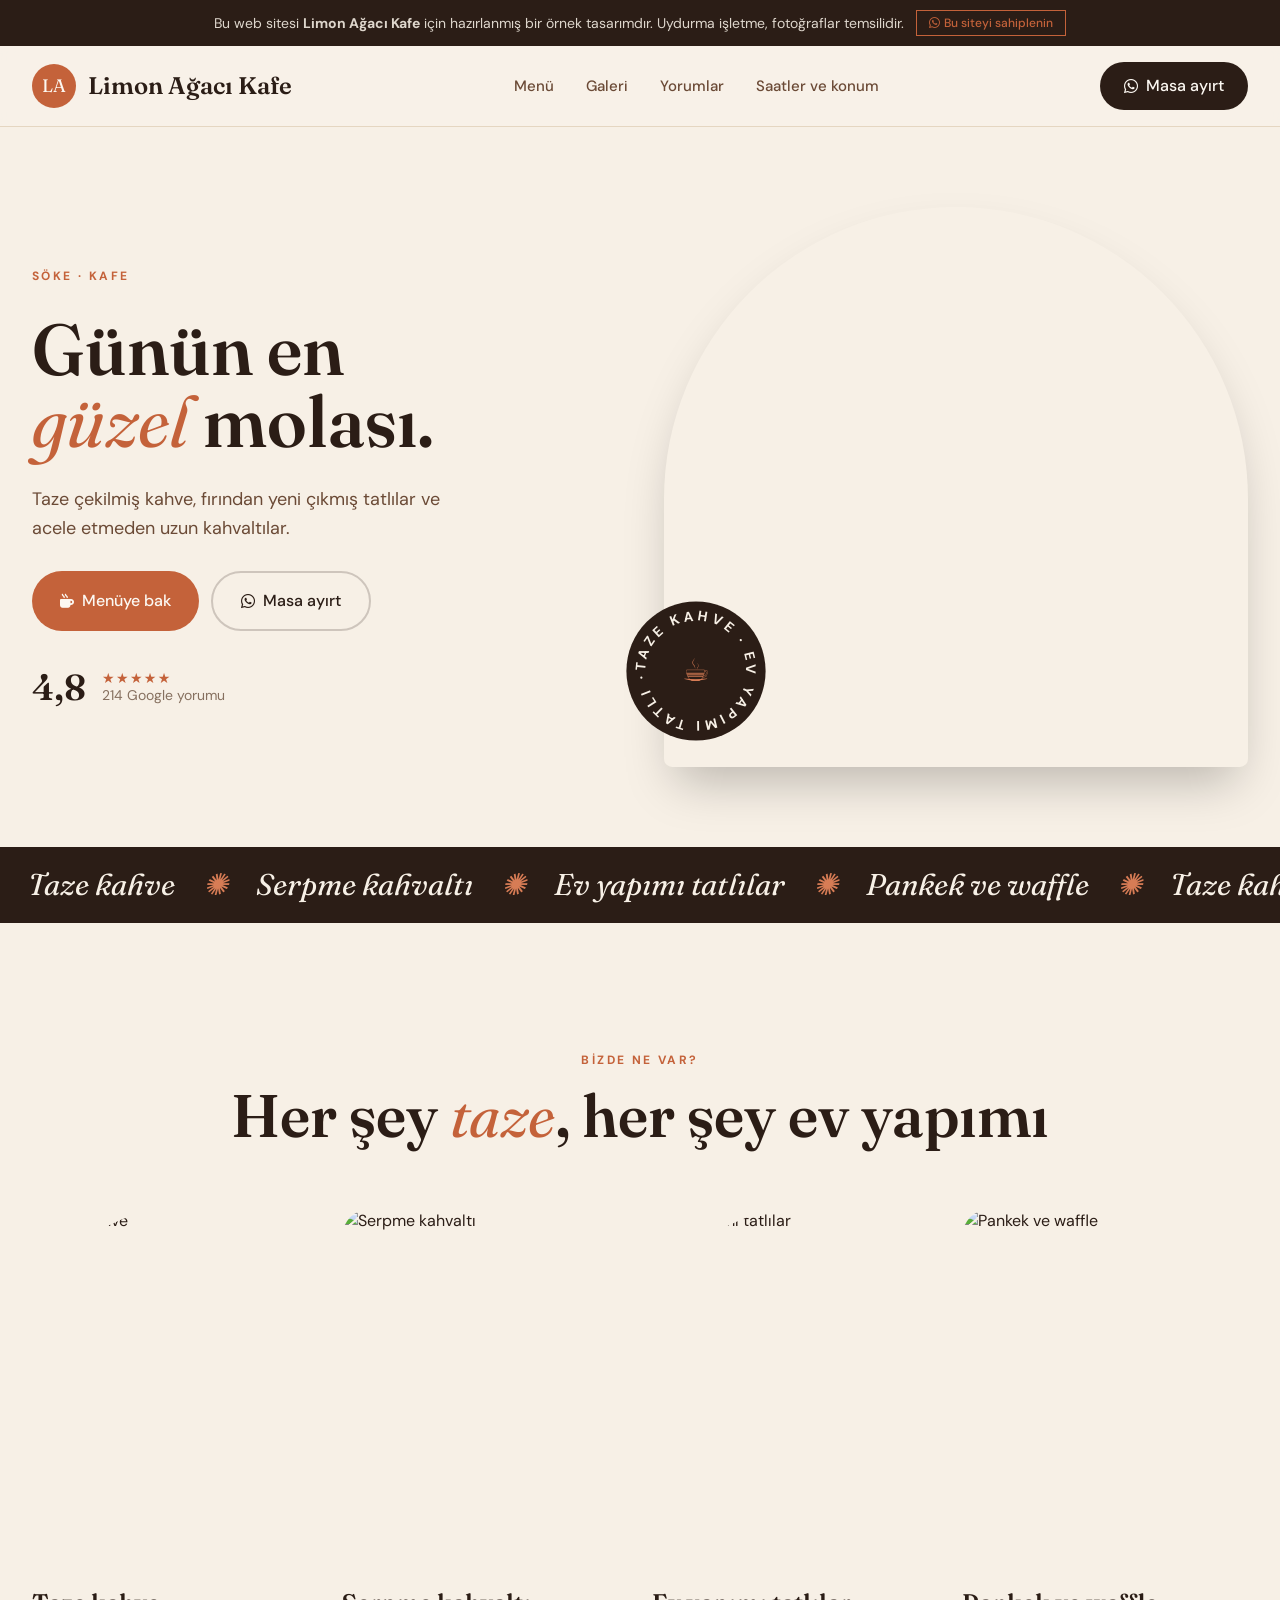
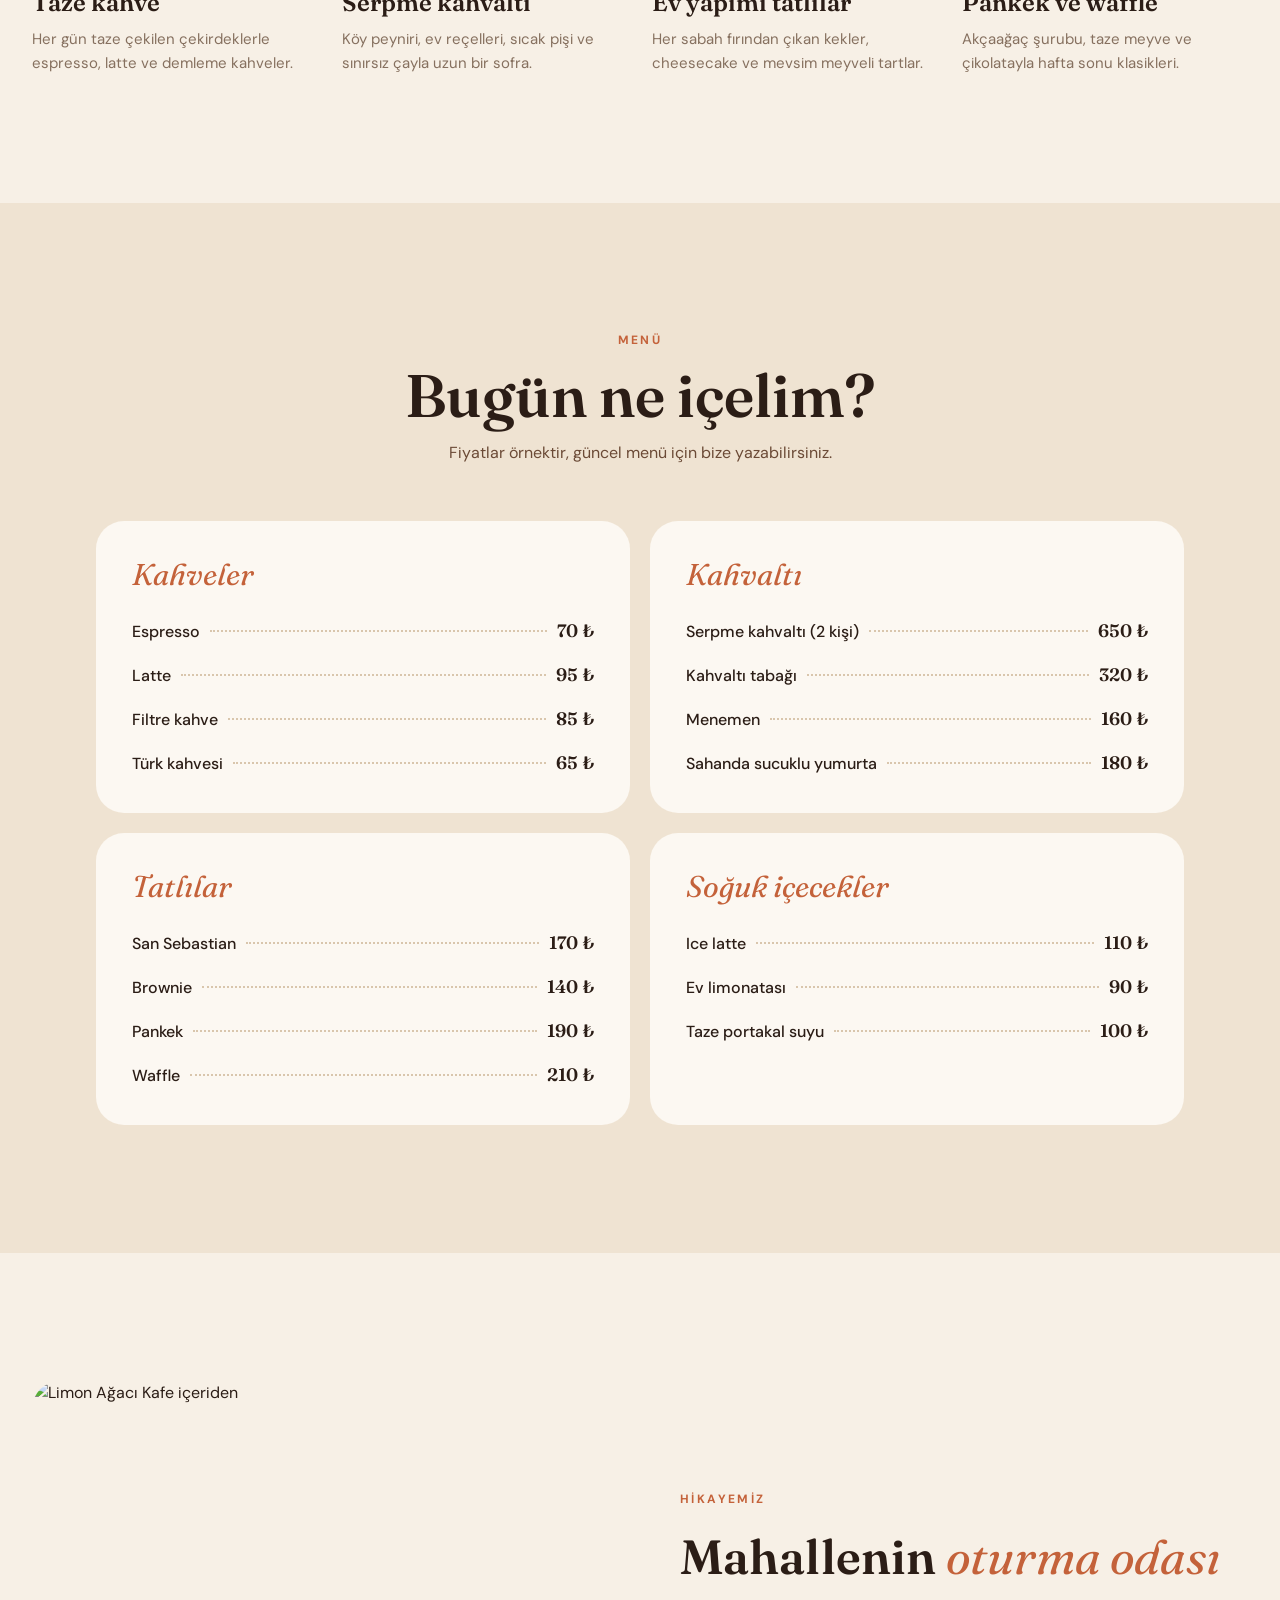
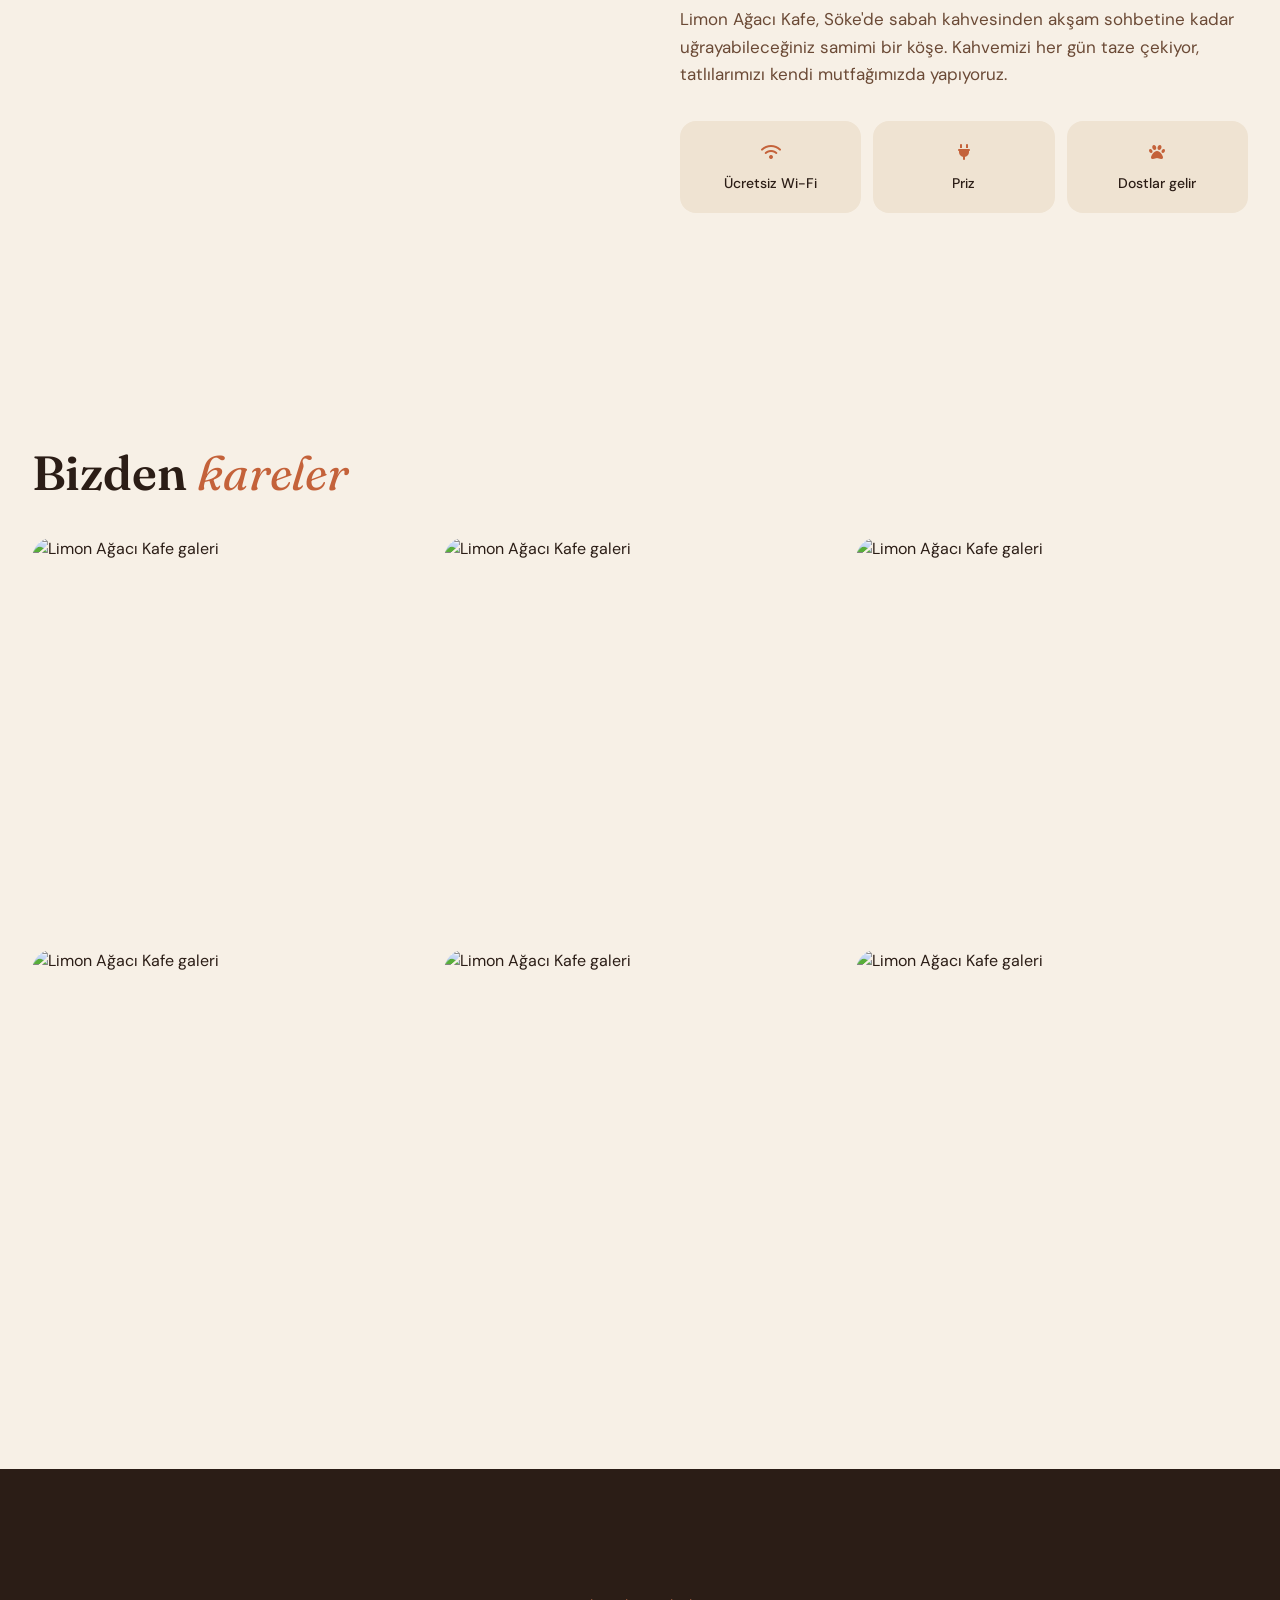
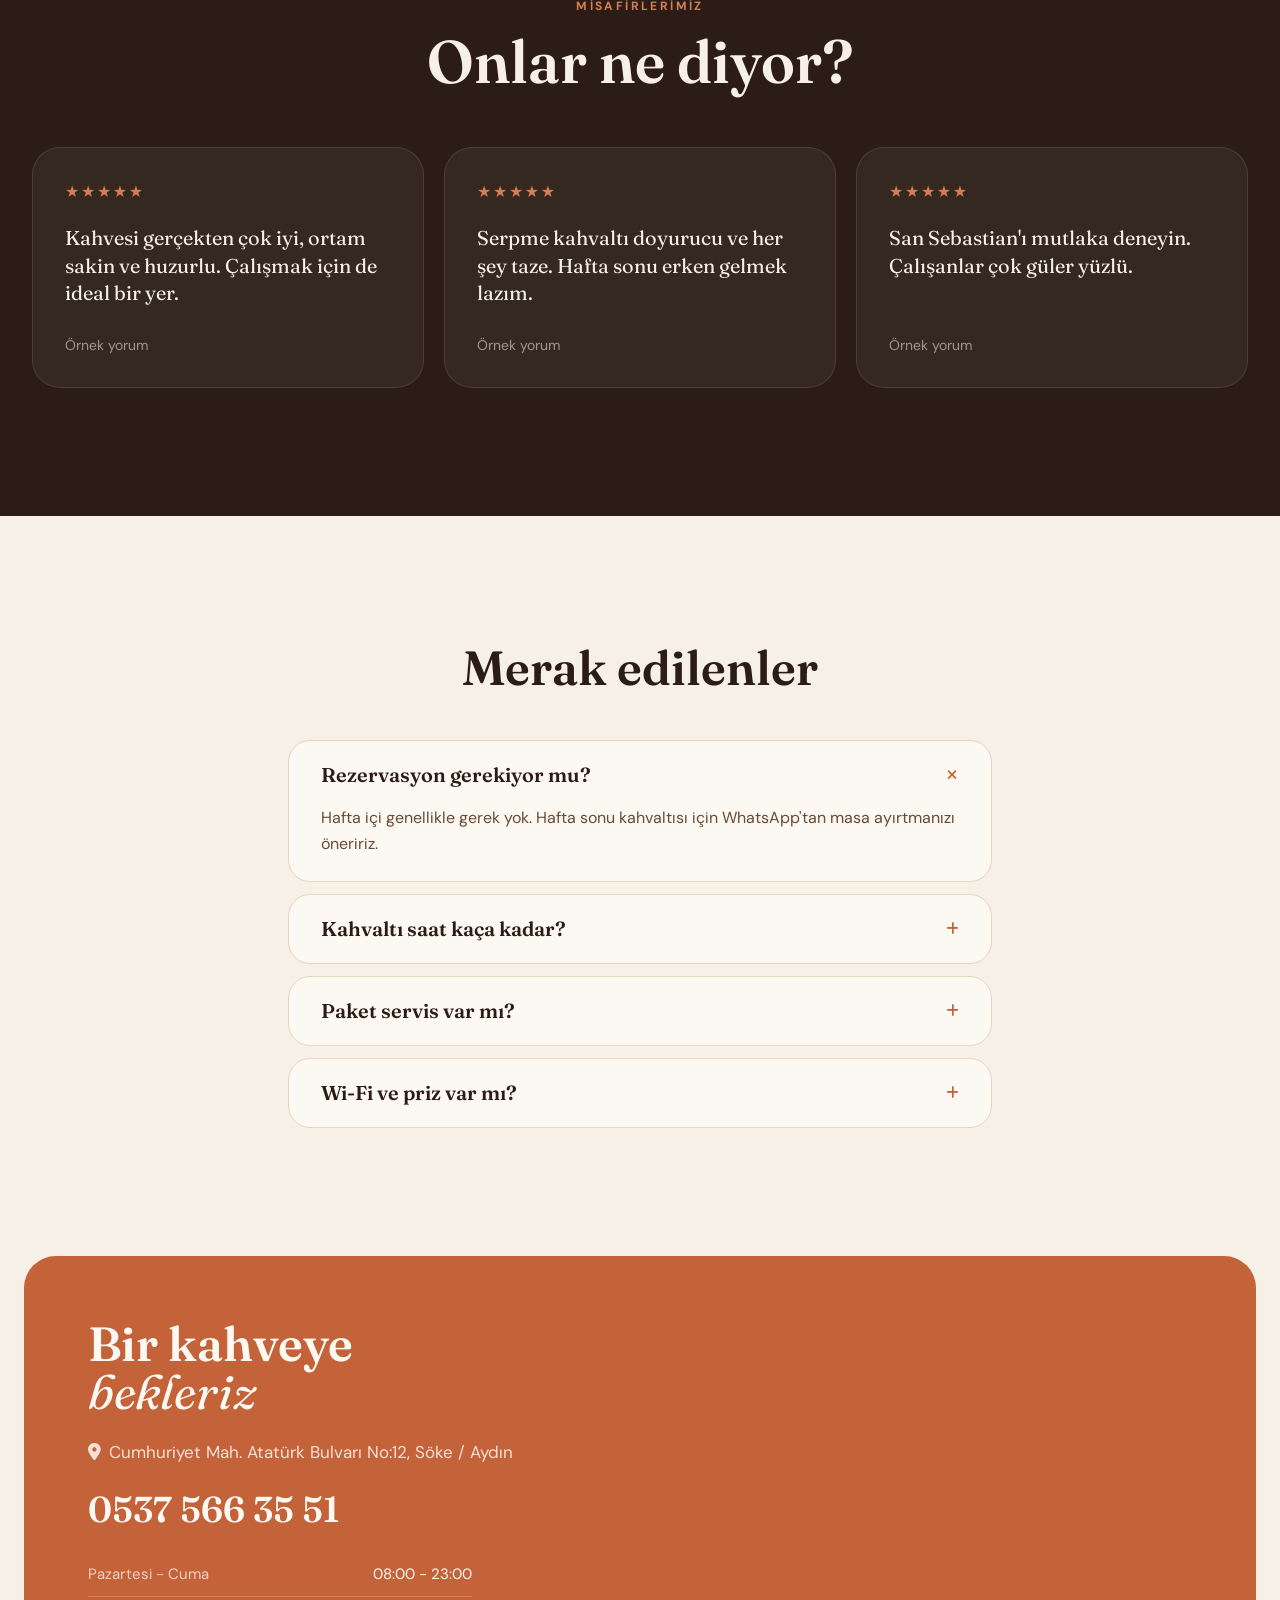
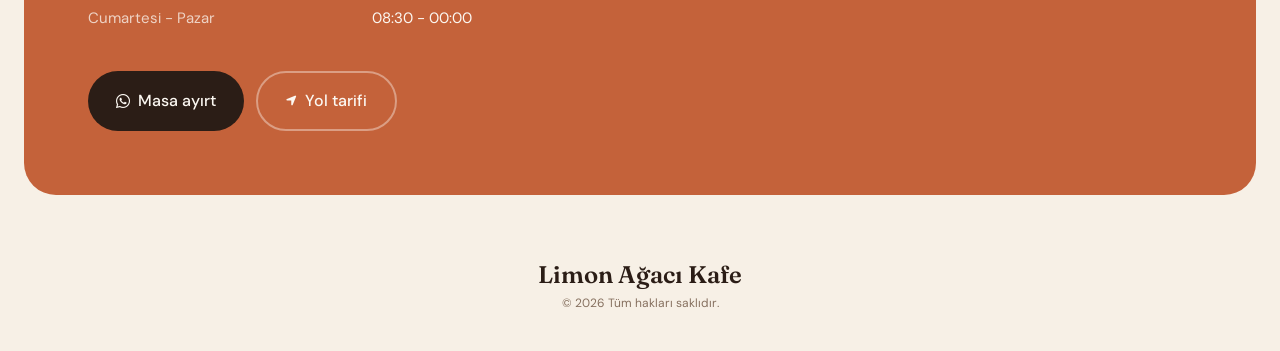
==== onizleme/kafe/index.html @ 872833fd "Pixel Atölye vitrin sayfası Co-Authored-By: Claude Opus 5.5 <noreply@anthropic.com>" ====
<!DOCTYPE html>
<html lang="tr" class="scroll-smooth">
<head>
    <meta charset="UTF-8">
    <meta name="viewport" content="width=device-width, initial-scale=1.0">
    <title>Limon Ağacı Kafe | Kafe</title>
    <meta name="description" content="Limon Ağacı Kafe, Söke. Taze kahve, serpme kahvaltı ve ev yapımı tatlılar. Masa ayırtmak için WhatsApp.">
    <meta property="og:type" content="website">
    <meta property="og:locale" content="tr_TR">
    <meta property="og:title" content="Limon Ağacı Kafe | Kafe, Söke">
    <meta property="og:description" content="Limon Ağacı Kafe, Söke. Taze kahve, serpme kahvaltı ve ev yapımı tatlılar. Masa ayırtmak için WhatsApp.">
    <meta property="og:image" content="https://images.unsplash.com/photo-1445116572660-236099ec97a0?q=80&amp;auto=format&amp;fit=crop&amp;w=1400"><meta name="twitter:card" content="summary_large_image">
    <link rel="icon" href="data:image/svg+xml,%3Csvg%20xmlns%3D%27http%3A//www.w3.org/2000/svg%27%20viewBox%3D%270%200%2064%2064%27%3E%3Crect%20width%3D%2764%27%20height%3D%2764%27%20rx%3D%2732%27%20fill%3D%27%23c4623a%27/%3E%3Ctext%20x%3D%2732%27%20y%3D%2742%27%20font-family%3D%27Georgia%2Cserif%27%20font-size%3D%2728%27%20text-anchor%3D%27middle%27%20fill%3D%27%23fff%27%3ELA%3C/text%3E%3C/svg%3E">
    <script type="application/ld+json">{"@context": "https://schema.org", "@type": "CafeOrCoffeeShop", "address": "Cumhuriyet Mah. Atat\u00fcrk Bulvar\u0131 No:12, S\u00f6ke / Ayd\u0131n", "name": "Limon A\u011fac\u0131 Kafe", "telephone": "0537 566 35 51"}</script>
    <style>*,:after,:before{--tw-border-spacing-x:0;--tw-border-spacing-y:0;--tw-translate-x:0;--tw-translate-y:0;--tw-rotate:0;--tw-skew-x:0;--tw-skew-y:0;--tw-scale-x:1;--tw-scale-y:1;--tw-pan-x: ;--tw-pan-y: ;--tw-pinch-zoom: ;--tw-scroll-snap-strictness:proximity;--tw-gradient-from-position: ;--tw-gradient-via-position: ;--tw-gradient-to-position: ;--tw-ordinal: ;--tw-slashed-zero: ;--tw-numeric-figure: ;--tw-numeric-spacing: ;--tw-numeric-fraction: ;--tw-ring-inset: ;--tw-ring-offset-width:0px;--tw-ring-offset-color:#fff;--tw-ring-color:rgba(59,130,246,.5);--tw-ring-offset-shadow:0 0 #0000;--tw-ring-shadow:0 0 #0000;--tw-shadow:0 0 #0000;--tw-shadow-colored:0 0 #0000;--tw-blur: ;--tw-brightness: ;--tw-contrast: ;--tw-grayscale: ;--tw-hue-rotate: ;--tw-invert: ;--tw-saturate: ;--tw-sepia: ;--tw-drop-shadow: ;--tw-backdrop-blur: ;--tw-backdrop-brightness: ;--tw-backdrop-contrast: ;--tw-backdrop-grayscale: ;--tw-backdrop-hue-rotate: ;--tw-backdrop-invert: ;--tw-backdrop-opacity: ;--tw-backdrop-saturate: ;--tw-backdrop-sepia: ;--tw-contain-size: ;--tw-contain-layout: ;--tw-contain-paint: ;--tw-contain-style: }::backdrop{--tw-border-spacing-x:0;--tw-border-spacing-y:0;--tw-translate-x:0;--tw-translate-y:0;--tw-rotate:0;--tw-skew-x:0;--tw-skew-y:0;--tw-scale-x:1;--tw-scale-y:1;--tw-pan-x: ;--tw-pan-y: ;--tw-pinch-zoom: ;--tw-scroll-snap-strictness:proximity;--tw-gradient-from-position: ;--tw-gradient-via-position: ;--tw-gradient-to-position: ;--tw-ordinal: ;--tw-slashed-zero: ;--tw-numeric-figure: ;--tw-numeric-spacing: ;--tw-numeric-fraction: ;--tw-ring-inset: ;--tw-ring-offset-width:0px;--tw-ring-offset-color:#fff;--tw-ring-color:rgba(59,130,246,.5);--tw-ring-offset-shadow:0 0 #0000;--tw-ring-shadow:0 0 #0000;--tw-shadow:0 0 #0000;--tw-shadow-colored:0 0 #0000;--tw-blur: ;--tw-brightness: ;--tw-contrast: ;--tw-grayscale: ;--tw-hue-rotate: ;--tw-invert: ;--tw-saturate: ;--tw-sepia: ;--tw-drop-shadow: ;--tw-backdrop-blur: ;--tw-backdrop-brightness: ;--tw-backdrop-contrast: ;--tw-backdrop-grayscale: ;--tw-backdrop-hue-rotate: ;--tw-backdrop-invert: ;--tw-backdrop-opacity: ;--tw-backdrop-saturate: ;--tw-backdrop-sepia: ;--tw-contain-size: ;--tw-contain-layout: ;--tw-contain-paint: ;--tw-contain-style: }/*! tailwindcss v3.4.17 | MIT License | https://tailwindcss.com*/*,:after,:before{box-sizing:border-box;border:0 solid #e5e7eb}:after,:before{--tw-content:""}:host,html{line-height:1.5;-webkit-text-size-adjust:100%;-moz-tab-size:4;-o-tab-size:4;tab-size:4;font-family:DM Sans,system-ui,sans-serif;font-feature-settings:normal;font-variation-settings:normal;-webkit-tap-highlight-color:transparent}body{margin:0;line-height:inherit}hr{height:0;color:inherit;border-top-width:1px}abbr:where([title]){-webkit-text-decoration:underline dotted;text-decoration:underline dotted}h1,h2,h3,h4,h5,h6{font-size:inherit;font-weight:inherit}a{color:inherit;text-decoration:inherit}b,strong{font-weight:bolder}code,kbd,pre,samp{font-family:ui-monospace,SFMono-Regular,Menlo,Monaco,Consolas,Liberation Mono,Courier New,monospace;font-feature-settings:normal;font-variation-settings:normal;font-size:1em}small{font-size:80%}sub,sup{font-size:75%;line-height:0;position:relative;vertical-align:baseline}sub{bottom:-.25em}sup{top:-.5em}table{text-indent:0;border-color:inherit;border-collapse:collapse}button,input,optgroup,select,textarea{font-family:inherit;font-feature-settings:inherit;font-variation-settings:inherit;font-size:100%;font-weight:inherit;line-height:inherit;letter-spacing:inherit;color:inherit;margin:0;padding:0}button,select{text-transform:none}button,input:where([type=button]),input:where([type=reset]),input:where([type=submit]){-webkit-appearance:button;background-color:transparent;background-image:none}:-moz-focusring{outline:auto}:-moz-ui-invalid{box-shadow:none}progress{vertical-align:baseline}::-webkit-inner-spin-button,::-webkit-outer-spin-button{height:auto}[type=search]{-webkit-appearance:textfield;outline-offset:-2px}::-webkit-search-decoration{-webkit-appearance:none}::-webkit-file-upload-button{-webkit-appearance:button;font:inherit}summary{display:list-item}blockquote,dd,dl,figure,h1,h2,h3,h4,h5,h6,hr,p,pre{margin:0}fieldset{margin:0}fieldset,legend{padding:0}menu,ol,ul{list-style:none;margin:0;padding:0}dialog{padding:0}textarea{resize:vertical}input::-moz-placeholder,textarea::-moz-placeholder{opacity:1;color:#9ca3af}input::placeholder,textarea::placeholder{opacity:1;color:#9ca3af}[role=button],button{cursor:pointer}:disabled{cursor:default}audio,canvas,embed,iframe,img,object,svg,video{display:block;vertical-align:middle}img,video{max-width:100%;height:auto}[hidden]:where(:not([hidden=until-found])){display:none}.fixed{position:fixed}.absolute{position:absolute}.relative{position:relative}.sticky{position:sticky}.-left-4{left:-1rem}.bottom-6{bottom:1.5rem}.top-0{top:0}.z-40{z-index:40}.z-50{z-index:50}.order-1{order:1}.order-2{order:2}.mx-auto{margin-left:auto;margin-right:auto}.-mt-1{margin-top:-.25rem}.mb-10{margin-bottom:2.5rem}.mb-12{margin-bottom:3rem}.mb-14{margin-bottom:3.5rem}.mb-16{margin-bottom:4rem}.mb-6{margin-bottom:1.5rem}.ml-1{margin-left:.25rem}.mr-2{margin-right:.5rem}.mt-2{margin-top:.5rem}.mt-5{margin-top:1.25rem}.mt-7{margin-top:1.75rem}.block{display:block}.flex{display:flex}.inline-flex{display:inline-flex}.grid{display:grid}.hidden{display:none}.aspect-\[4\/5\]{aspect-ratio:4/5}.aspect-square{aspect-ratio:1/1}.h-10{height:2.5rem}.h-16{height:4rem}.h-28{height:7rem}.h-\[380px\]{height:380px}.h-\[420px\]{height:420px}.h-full{height:100%}.min-h-\[300px\]{min-height:300px}.min-h-\[360px\]{min-height:360px}.w-10{width:2.5rem}.w-28{width:7rem}.w-full{width:100%}.min-w-0{min-width:0}.max-w-3xl{max-width:48rem}.max-w-6xl{max-width:72rem}.max-w-7xl{max-width:80rem}.max-w-lg{max-width:32rem}.max-w-md{max-width:28rem}.max-w-sm{max-width:24rem}.flex-1{flex:1 1 0%}.shrink-0{flex-shrink:0}.transform{transform:translate(var(--tw-translate-x),var(--tw-translate-y)) rotate(var(--tw-rotate)) skewX(var(--tw-skew-x)) skewY(var(--tw-skew-y)) scaleX(var(--tw-scale-x)) scaleY(var(--tw-scale-y))}.grid-cols-2{grid-template-columns:repeat(2,minmax(0,1fr))}.grid-cols-3{grid-template-columns:repeat(3,minmax(0,1fr))}.flex-col{flex-direction:column}.flex-wrap{flex-wrap:wrap}.place-items-center{place-items:center}.items-end{align-items:flex-end}.items-center{align-items:center}.items-baseline{align-items:baseline}.justify-center{justify-content:center}.justify-between{justify-content:space-between}.gap-1{gap:.25rem}.gap-12{gap:3rem}.gap-2{gap:.5rem}.gap-3{gap:.75rem}.gap-4{gap:1rem}.gap-5{gap:1.25rem}.gap-6{gap:1.5rem}.gap-8{gap:2rem}.gap-x-2{-moz-column-gap:.5rem;column-gap:.5rem}.gap-y-1{row-gap:.25rem}.space-y-1>:not([hidden])~:not([hidden]){--tw-space-y-reverse:0;margin-top:calc(.25rem*(1 - var(--tw-space-y-reverse)));margin-bottom:calc(.25rem*var(--tw-space-y-reverse))}.space-y-3>:not([hidden])~:not([hidden]){--tw-space-y-reverse:0;margin-top:calc(.75rem*(1 - var(--tw-space-y-reverse)));margin-bottom:calc(.75rem*var(--tw-space-y-reverse))}.space-y-4>:not([hidden])~:not([hidden]){--tw-space-y-reverse:0;margin-top:calc(1rem*(1 - var(--tw-space-y-reverse)));margin-bottom:calc(1rem*var(--tw-space-y-reverse))}.space-y-6>:not([hidden])~:not([hidden]){--tw-space-y-reverse:0;margin-top:calc(1.5rem*(1 - var(--tw-space-y-reverse)));margin-bottom:calc(1.5rem*var(--tw-space-y-reverse))}.space-y-7>:not([hidden])~:not([hidden]){--tw-space-y-reverse:0;margin-top:calc(1.75rem*(1 - var(--tw-space-y-reverse)));margin-bottom:calc(1.75rem*var(--tw-space-y-reverse))}.divide-y>:not([hidden])~:not([hidden]){--tw-divide-y-reverse:0;border-top-width:calc(1px*(1 - var(--tw-divide-y-reverse)));border-bottom-width:calc(1px*var(--tw-divide-y-reverse))}.divide-white\/20>:not([hidden])~:not([hidden]){border-color:hsla(0,0%,100%,.2)}.overflow-hidden{overflow:hidden}.scroll-smooth{scroll-behavior:smooth}.truncate{overflow:hidden;text-overflow:ellipsis}.truncate,.whitespace-nowrap{white-space:nowrap}.rounded-2xl{border-radius:1rem}.rounded-\[22px\]{border-radius:22px}.rounded-\[28px\]{border-radius:28px}.rounded-\[32px\]{border-radius:32px}.rounded-full{border-radius:9999px}.border{border-width:1px}.border-0{border-width:0}.border-2{border-width:2px}.border-b{border-bottom-width:1px}.border-cizgi{--tw-border-opacity:1;border-color:rgb(229 214 193/var(--tw-border-opacity,1))}.border-espresso\/20{border-color:rgba(43,29,22,.2)}.border-sut\/40{border-color:hsla(36,62%,97%,.4)}.border-white\/10{border-color:hsla(0,0%,100%,.1)}.bg-bej{--tw-bg-opacity:1;background-color:rgb(239 227 210/var(--tw-bg-opacity,1))}.bg-espresso{--tw-bg-opacity:1;background-color:rgb(43 29 22/var(--tw-bg-opacity,1))}.bg-kiremit-500{--tw-bg-opacity:1;background-color:rgb(196 98 58/var(--tw-bg-opacity,1))}.bg-krem{--tw-bg-opacity:1;background-color:rgb(247 240 230/var(--tw-bg-opacity,1))}.bg-krem\/90{background-color:hsla(35,52%,94%,.9)}.bg-sut{--tw-bg-opacity:1;background-color:rgb(252 248 242/var(--tw-bg-opacity,1))}.bg-white\/5{background-color:hsla(0,0%,100%,.05)}.object-cover{-o-object-fit:cover;object-fit:cover}.p-7{padding:1.75rem}.p-8{padding:2rem}.px-3{padding-left:.75rem;padding-right:.75rem}.px-4{padding-left:1rem;padding-right:1rem}.px-6{padding-left:1.5rem;padding-right:1.5rem}.px-7{padding-left:1.75rem;padding-right:1.75rem}.py-1{padding-top:.25rem;padding-bottom:.25rem}.py-10{padding-top:2.5rem;padding-bottom:2.5rem}.py-12{padding-top:3rem;padding-bottom:3rem}.py-16{padding-top:4rem;padding-bottom:4rem}.py-2\.5{padding-top:.625rem;padding-bottom:.625rem}.py-24{padding-top:6rem;padding-bottom:6rem}.py-3{padding-top:.75rem;padding-bottom:.75rem}.py-4{padding-top:1rem;padding-bottom:1rem}.py-5{padding-top:1.25rem;padding-bottom:1.25rem}.pb-24{padding-bottom:6rem}.pb-3{padding-bottom:.75rem}.pb-6{padding-bottom:1.5rem}.pt-2{padding-top:.5rem}.text-center{text-align:center}.font-sans{font-family:DM Sans,system-ui,sans-serif}.font-serif{font-family:Fraunces,Georgia,serif}.text-2xl{font-size:1.5rem;line-height:2rem}.text-3xl{font-size:1.875rem;line-height:2.25rem}.text-4xl{font-size:2.25rem;line-height:2.5rem}.text-5xl{font-size:3rem;line-height:1}.text-\[15px\]{font-size:15px}.text-\[17px\]{font-size:17px}.text-\[3\.3rem\]{font-size:3.3rem}.text-lg{font-size:1.125rem;line-height:1.75rem}.text-sm{font-size:.875rem;line-height:1.25rem}.text-xl{font-size:1.25rem;line-height:1.75rem}.text-xs{font-size:.75rem;line-height:1rem}.font-medium{font-weight:500}.font-normal{font-weight:400}.font-semibold{font-weight:600}.uppercase{text-transform:uppercase}.italic{font-style:italic}.leading-\[\.98\]{line-height:.98}.leading-\[1\.05\]{line-height:1.05}.leading-none{line-height:1}.leading-relaxed{line-height:1.625}.leading-snug{line-height:1.375}.leading-tight{line-height:1.25}.tracking-widest{letter-spacing:.1em}.text-espresso{--tw-text-opacity:1;color:rgb(43 29 22/var(--tw-text-opacity,1))}.text-kahve{--tw-text-opacity:1;color:rgb(107 74 54/var(--tw-text-opacity,1))}.text-kiremit-400{--tw-text-opacity:1;color:rgb(215 124 85/var(--tw-text-opacity,1))}.text-kiremit-500{--tw-text-opacity:1;color:rgb(196 98 58/var(--tw-text-opacity,1))}.text-krem{--tw-text-opacity:1;color:rgb(247 240 230/var(--tw-text-opacity,1))}.text-krem\/55{color:hsla(35,52%,94%,.55)}.text-muted{--tw-text-opacity:1;color:rgb(134 112 95/var(--tw-text-opacity,1))}.text-sut{--tw-text-opacity:1;color:rgb(252 248 242/var(--tw-text-opacity,1))}.text-sut\/75{color:hsla(36,62%,97%,.75)}.text-sut\/85{color:hsla(36,62%,97%,.85)}.antialiased{-webkit-font-smoothing:antialiased;-moz-osx-font-smoothing:grayscale}.shadow-2xl{--tw-shadow:0 25px 50px -12px rgba(0,0,0,.25);--tw-shadow-colored:0 25px 50px -12px var(--tw-shadow-color);box-shadow:var(--tw-ring-offset-shadow,0 0 #0000),var(--tw-ring-shadow,0 0 #0000),var(--tw-shadow)}.outline{outline-style:solid}.sepia-\[\.25\]{--tw-sepia:sepia(.25)}.filter,.sepia-\[\.25\]{filter:var(--tw-blur) var(--tw-brightness) var(--tw-contrast) var(--tw-grayscale) var(--tw-hue-rotate) var(--tw-invert) var(--tw-saturate) var(--tw-sepia) var(--tw-drop-shadow)}.backdrop-blur{--tw-backdrop-blur:blur(8px);-webkit-backdrop-filter:var(--tw-backdrop-blur) var(--tw-backdrop-brightness) var(--tw-backdrop-contrast) var(--tw-backdrop-grayscale) var(--tw-backdrop-hue-rotate) var(--tw-backdrop-invert) var(--tw-backdrop-opacity) var(--tw-backdrop-saturate) var(--tw-backdrop-sepia);backdrop-filter:var(--tw-backdrop-blur) var(--tw-backdrop-brightness) var(--tw-backdrop-contrast) var(--tw-backdrop-grayscale) var(--tw-backdrop-hue-rotate) var(--tw-backdrop-invert) var(--tw-backdrop-opacity) var(--tw-backdrop-saturate) var(--tw-backdrop-sepia)}.transition{transition-property:color,background-color,border-color,text-decoration-color,fill,stroke,opacity,box-shadow,transform,filter,-webkit-backdrop-filter;transition-property:color,background-color,border-color,text-decoration-color,fill,stroke,opacity,box-shadow,transform,filter,backdrop-filter;transition-property:color,background-color,border-color,text-decoration-color,fill,stroke,opacity,box-shadow,transform,filter,backdrop-filter,-webkit-backdrop-filter;transition-timing-function:cubic-bezier(.4,0,.2,1);transition-duration:.15s}.duration-700{transition-duration:.7s}.duration-\[1200ms\]{transition-duration:1.2s}.ease-out{transition-timing-function:cubic-bezier(0,0,.2,1)}.hover\:border-espresso:hover{--tw-border-opacity:1;border-color:rgb(43 29 22/var(--tw-border-opacity,1))}.hover\:border-sut:hover{--tw-border-opacity:1;border-color:rgb(252 248 242/var(--tw-border-opacity,1))}.hover\:bg-black:hover{--tw-bg-opacity:1;background-color:rgb(0 0 0/var(--tw-bg-opacity,1))}.hover\:bg-kiremit-500:hover{--tw-bg-opacity:1;background-color:rgb(196 98 58/var(--tw-bg-opacity,1))}.hover\:bg-kiremit-600:hover{--tw-bg-opacity:1;background-color:rgb(167 78 43/var(--tw-bg-opacity,1))}.hover\:text-kiremit-500:hover{--tw-text-opacity:1;color:rgb(196 98 58/var(--tw-text-opacity,1))}.hover\:opacity-80:hover{opacity:.8}.group:hover .group-hover\:scale-105{--tw-scale-x:1.05;--tw-scale-y:1.05;transform:translate(var(--tw-translate-x),var(--tw-translate-y)) rotate(var(--tw-rotate)) skewX(var(--tw-skew-x)) skewY(var(--tw-skew-y)) scaleX(var(--tw-scale-x)) scaleY(var(--tw-scale-y))}@media (min-width:640px){.sm\:-left-10{left:-2.5rem}.sm\:h-11{height:2.75rem}.sm\:h-20{height:5rem}.sm\:h-36{height:9rem}.sm\:h-\[540px\]{height:540px}.sm\:h-\[560px\]{height:560px}.sm\:w-11{width:2.75rem}.sm\:w-36{width:9rem}.sm\:gap-5{gap:1.25rem}.sm\:gap-6{gap:1.5rem}.sm\:p-9{padding:2.25rem}.sm\:px-10{padding-left:2.5rem;padding-right:2.5rem}.sm\:px-6{padding-left:1.5rem;padding-right:1.5rem}.sm\:px-8{padding-left:2rem;padding-right:2rem}.sm\:py-20{padding-top:5rem;padding-bottom:5rem}.sm\:py-32{padding-top:8rem}.sm\:pb-32,.sm\:py-32{padding-bottom:8rem}.sm\:pb-6{padding-bottom:1.5rem}.sm\:text-2xl{font-size:1.5rem;line-height:2rem}.sm\:text-3xl{font-size:1.875rem;line-height:2.25rem}.sm\:text-4xl{font-size:2.25rem;line-height:2.5rem}.sm\:text-6xl{font-size:3.75rem;line-height:1}.sm\:text-7xl{font-size:4.5rem;line-height:1}.sm\:text-\[15px\]{font-size:15px}.sm\:text-sm{font-size:.875rem;line-height:1.25rem}}@media (min-width:768px){.md\:inline-flex{display:inline-flex}.md\:grid-cols-2{grid-template-columns:repeat(2,minmax(0,1fr))}.md\:grid-cols-3{grid-template-columns:repeat(3,minmax(0,1fr))}.md\:gap-20{gap:5rem}.md\:px-16{padding-left:4rem;padding-right:4rem}}@media (min-width:1024px){.lg\:order-1{order:1}.lg\:order-2{order:2}.lg\:flex{display:flex}.lg\:grid-cols-2{grid-template-columns:repeat(2,minmax(0,1fr))}.lg\:grid-cols-4{grid-template-columns:repeat(4,minmax(0,1fr))}}</style>
    
    <link rel="preconnect" href="https://fonts.googleapis.com">
    <link href="https://fonts.googleapis.com/css2?family=Fraunces:ital,opsz,wght@0,9..144,400;0,9..144,600;0,9..144,700;1,9..144,400;1,9..144,600&family=DM+Sans:wght@400;500;700&display=swap" rel="stylesheet">
    <link href="https://cdnjs.cloudflare.com/ajax/libs/font-awesome/6.4.0/css/all.min.css" rel="stylesheet">
    <style>
        :root {
            --accent: #c4623a; --accent-ink: #fcf8f2;
            --banner-bg: #2b1d16; --banner-fg: rgba(247,240,230,.88);
            --cubuk-bg: #fcf8f2; --cubuk-fg: #2b1d16; --cubuk-cizgi: #c4623a; --cubuk-radius: 999px;
        }
        .eyebrow { letter-spacing: .2em; text-transform: uppercase; font-size: 12px; font-weight: 700; }
        .noktali { flex: 1; border-bottom: 2px dotted #d9c6ad; margin: 0 10px; transform: translateY(-5px); }
        .kemer { border-radius: 999px 999px 28px 28px; }
        .damga { animation: don 24s linear infinite; }
        @keyframes don { to { transform: rotate(360deg); } }
        @media (prefers-reduced-motion: reduce) { .damga { animation: none; } }
    </style>
    <script>document.documentElement.classList.add('js')</script>
<style>
    html { scroll-padding-top: 88px; }
    html, body { overflow-x: clip; }
    .js [data-reveal] { opacity: 0; transform: translateY(28px); transition: opacity .9s cubic-bezier(.2,.7,.2,1), transform .9s cubic-bezier(.2,.7,.2,1); transition-delay: var(--d, 0s); }
    .js [data-reveal].in { opacity: 1; transform: none; }
    .seritte { display: flex; width: max-content; animation: serit 38s linear infinite; }
    @keyframes serit { to { transform: translateX(-50%); } }
    .ken { animation: ken 22s ease-out both; }
    @keyframes ken { from { transform: scale(1.12); } to { transform: scale(1); } }
    .os { position: relative; overflow: hidden; --p: 50%; user-select: none; }
    .os > div { position: absolute; inset: 0; }
    .os img { display: block; width: 100%; height: 100%; object-fit: cover; }
    .os .once { position: absolute; inset: 0; clip-path: inset(0 calc(100% - var(--p)) 0 0); }
    .os.suzgec .once img { filter: saturate(.35) brightness(.88) contrast(.85); }
    .os.suzgec .sonra img { filter: saturate(1.2) contrast(1.06); }
    .os .cizgi { position: absolute; top: 0; bottom: 0; left: var(--p); width: 2px; margin-left: -1px; background: #fff; pointer-events: none; }
    .os .tutamac { position: absolute; top: 50%; left: var(--p); width: 48px; height: 48px; margin: -24px 0 0 -24px; border-radius: 999px; background: #fff; color: #111; display: grid; place-items: center; box-shadow: 0 6px 24px rgba(0,0,0,.25); pointer-events: none; font-size: 13px; }
    .os input { position: absolute; inset: 0; width: 100%; height: 100%; opacity: 0; cursor: ew-resize; margin: 0; }
    .os .etiket { position: absolute; bottom: 14px; font-size: 11px; letter-spacing: .18em; text-transform: uppercase; background: rgba(0,0,0,.55); color: #fff; padding: 6px 10px; pointer-events: none; }
    .sihirbaz, .sihirbaz > * { min-width: 0; }
    .sihirbaz { background: var(--r-kart); color: var(--r-fg); border-radius: var(--r-radius, 0); padding: clamp(20px, 4vw, 40px); display: grid; gap: 26px; border: 1px solid var(--r-cizgi); }
    .sihirbaz .adim-baslik { display: flex; align-items: center; gap: 10px; font-weight: 600; margin-bottom: 12px; }
    .sihirbaz .adim-baslik span { width: 26px; height: 26px; border-radius: 99px; display: grid; place-items: center; font-size: 12px; background: var(--accent); color: var(--accent-ink); }
    .sihirbaz .cipler { display: flex; flex-wrap: wrap; gap: 8px; }
    .sihirbaz .gunler { flex-wrap: nowrap; overflow-x: auto; padding-bottom: 6px; scrollbar-width: thin; }
    .sihirbaz .cip { border: 1px solid var(--r-cizgi); background: var(--r-cip); color: inherit; border-radius: var(--r-cip-radius, 999px); padding: 9px 15px; font: inherit; font-size: 14px; cursor: pointer; transition: all .2s; white-space: nowrap; }
    .sihirbaz .gunler .cip { display: grid; text-align: center; min-width: 64px; padding: 8px 10px; line-height: 1.25; }
    .sihirbaz .gunler .cip small { font-size: 11px; opacity: .7; }
    .sihirbaz .cip:hover:not(:disabled) { border-color: var(--accent); }
    .sihirbaz .cip[aria-pressed="true"] { background: var(--accent); color: var(--accent-ink); border-color: var(--accent); }
    .sihirbaz .cip:disabled { opacity: .35; cursor: not-allowed; text-decoration: line-through; }
    .sihirbaz .ad-kutusu { width: 100%; max-width: 420px; background: var(--r-cip); color: inherit; border: 1px solid var(--r-cizgi); border-radius: var(--r-cip-radius, 999px); padding: 12px 16px; font: inherit; }
    .sihirbaz .ad-kutusu:focus { outline: 2px solid var(--accent); outline-offset: 1px; }
    .sihirbaz .ozet { font-size: 14px; line-height: 1.6; padding: 14px 16px; border-radius: calc(var(--r-radius, 0px) / 2); background: var(--r-cip); border: 1px dashed var(--r-cizgi); opacity: .9; }
    .sihirbaz .gonder { display: inline-flex; align-items: center; justify-content: center; gap: 10px; background: var(--accent); color: var(--accent-ink); font-weight: 600; padding: 16px 24px; border-radius: var(--r-cip-radius, 999px); transition: opacity .2s, transform .2s; }
    .sihirbaz .gonder[aria-disabled="true"] { opacity: .45; pointer-events: none; }
    .sihirbaz .gonder:hover { transform: translateY(-2px); }
    .sihirbaz .dipnot { font-size: 12px; opacity: .6; margin-top: -14px; }
    details > summary { list-style: none; cursor: pointer; }
    details > summary::-webkit-details-marker { display: none; }
    details .arti { transition: transform .3s; }
    details[open] .arti { transform: rotate(45deg); }
    #kutu { position: fixed; inset: 0; z-index: 70; background: rgba(0,0,0,.9); display: none; align-items: center; justify-content: center; padding: 16px; }
    #kutu.acik { display: flex; }
    #kutu img { max-width: 100%; max-height: 90vh; object-fit: contain; }
    #kutu button { position: absolute; top: 14px; right: 18px; color: #fff; font-size: 30px; line-height: 1; background: none; border: 0; cursor: pointer; }
    .mobil-cubuk { position: fixed; left: 0; right: 0; bottom: 0; z-index: 60; display: flex; gap: 8px; padding: 10px 12px calc(10px + env(safe-area-inset-bottom)); background: var(--cubuk-bg); box-shadow: 0 -8px 30px rgba(0,0,0,.15); }
    .mobil-cubuk a { flex: 1; display: inline-flex; align-items: center; justify-content: center; gap: 8px; padding: 13px 10px; font-weight: 600; font-size: 14px; border-radius: var(--cubuk-radius, 0); }
    .mobil-cubuk .wa { background: var(--accent); color: var(--accent-ink); }
    .mobil-cubuk .ara { border: 1px solid var(--cubuk-cizgi); color: var(--cubuk-fg); }
    @media (min-width: 768px) { .mobil-cubuk { display: none; } }
    @media (max-width: 767px) { body.cubuklu { padding-bottom: 76px; } }
    @media (prefers-reduced-motion: reduce) {
        .js [data-reveal] { opacity: 1; transform: none; transition: none; }
        .seritte, .ken { animation: none; }
    }
</style>
</head>
<body class="bg-krem text-espresso font-sans antialiased cubuklu">

    
<div style="background: var(--banner-bg); color: var(--banner-fg);" class="text-xs sm:text-sm py-2.5 px-4 text-center relative z-50 flex flex-wrap items-center justify-center gap-x-2 gap-y-1">
    <span>Bu web sitesi <strong>Limon Ağacı Kafe</strong> için hazırlanmış bir örnek tasarımdır. Uydurma işletme, fotoğraflar temsilidir.</span>
    <a href="https://wa.me/905375663551?text=Merhaba%2C%20Limon%20A%C4%9Fac%C4%B1%20Kafe%20i%C3%A7in%20haz%C4%B1rlanan%20%C3%B6rnek%20site%20hakk%C4%B1nda%20g%C3%B6r%C3%BC%C5%9Fmek%20istiyorum." target="_blank" rel="noopener" style="border-color: var(--accent); color: var(--accent);" class="ml-1 border font-medium px-3 py-1 text-xs inline-flex items-center gap-1 hover:opacity-80 transition">
        <i class="fab fa-whatsapp"></i> Bu siteyi sahiplenin
    </a>
</div>


    <header class="bg-krem/90 backdrop-blur sticky top-0 z-40 border-b border-cizgi">
        <div class="max-w-7xl mx-auto px-4 sm:px-8 h-16 sm:h-20 flex items-center justify-between gap-4">
            <a href="#" class="flex items-center gap-3 min-w-0"><span class="shrink-0 w-10 h-10 sm:w-11 sm:h-11 rounded-full bg-kiremit-500 text-sut grid place-items-center font-serif text-lg">LA</span><span class="font-serif text-xl sm:text-2xl font-semibold truncate">Limon Ağacı Kafe</span></a>
            <nav class="hidden lg:flex items-center gap-8 text-[15px] font-medium text-kahve">
                <a href="#menu" class="hover:text-kiremit-500 transition">Menü</a>
                <a href="#galeri" class="hover:text-kiremit-500 transition">Galeri</a>
                <a href="#yorumlar" class="hover:text-kiremit-500 transition">Yorumlar</a>
                <a href="#iletisim" class="hover:text-kiremit-500 transition">Saatler ve konum</a>
            </nav>
            
            <a href="https://wa.me/905375663551?text=Merhaba%2C%20masa%20ay%C4%B1rtmak%20istiyorum." target="_blank" rel="noopener" class="hidden md:inline-flex shrink-0 bg-espresso hover:bg-kiremit-500 text-sut font-medium px-6 py-3 rounded-full transition items-center gap-2"><i class="fab fa-whatsapp"></i> Masa ayırt</a>
            
        </div>
    </header>

    <!-- Hero -->
    <section class="relative overflow-hidden">
        <div class="max-w-7xl mx-auto px-4 sm:px-8 grid lg:grid-cols-2 gap-12 items-center py-12 sm:py-20">
            <div class="space-y-7 order-2 lg:order-1">
                <p class="eyebrow text-kiremit-500" data-reveal>Söke · Kafe</p>
                <h1 class="font-serif font-semibold text-[3.3rem] sm:text-7xl leading-[.98]" data-reveal style="--d:.1s">
                    Günün en<br><em class="text-kiremit-500 font-normal">güzel</em> molası.
                </h1>
                <p class="text-kahve text-lg leading-relaxed max-w-md" data-reveal style="--d:.2s">Taze çekilmiş kahve, fırından yeni çıkmış tatlılar ve acele etmeden uzun kahvaltılar.</p>
                <div class="flex flex-wrap gap-3" data-reveal style="--d:.3s">
                    <a href="#menu" class="bg-kiremit-500 hover:bg-kiremit-600 text-sut font-medium px-7 py-4 rounded-full transition inline-flex items-center gap-2"><i class="fas fa-mug-hot text-sm"></i> Menüye bak</a>
                    <a href="https://wa.me/905375663551?text=Merhaba%2C%20masa%20ay%C4%B1rtmak%20istiyorum." target="_blank" rel="noopener" class="border-2 border-espresso/20 hover:border-espresso font-medium px-7 py-4 rounded-full transition inline-flex items-center gap-2"><i class="fab fa-whatsapp"></i> Masa ayırt</a>
                </div>
                <div class="flex items-center gap-4 pt-2" data-reveal style="--d:.4s">
                    <span class="font-serif text-4xl font-semibold"><span data-sayac="4.8">4,8</span></span>
                    <span class="text-sm text-muted leading-tight"><span class="text-kiremit-500 tracking-widest">★★★★★</span><br><span data-sayac="214">214</span> Google yorumu</span>
                </div>
            </div>
            <div class="relative order-1 lg:order-2" data-reveal>
                <img src="https://images.unsplash.com/photo-1445116572660-236099ec97a0?q=80&amp;auto=format&amp;fit=crop&amp;w=1400" alt="Limon Ağacı Kafe" fetchpriority="high" class="kemer w-full h-[380px] sm:h-[560px] object-cover shadow-2xl">
                <svg class="damga absolute -left-4 sm:-left-10 bottom-6 w-28 h-28 sm:w-36 sm:h-36" viewBox="0 0 120 120" aria-hidden="true">
                    <circle cx="60" cy="60" r="58" fill="#2b1d16"/>
                    <defs><path id="daire" d="M60,60 m-42,0 a42,42 0 1,1 84,0 a42,42 0 1,1 -84,0"/></defs>
                    <text fill="#f7f0e6" font-size="11.5" letter-spacing="3" font-family="DM Sans, sans-serif" font-weight="700"><textPath href="#daire">TAZE KAHVE · EV YAPIMI TATLI · </textPath></text>
                    <text x="60" y="68" text-anchor="middle" font-size="26" fill="#d77c55">☕</text>
                </svg>
            </div>
        </div>
    </section>

    <!-- Kayan şerit -->
    <div class="bg-espresso text-krem overflow-hidden py-5" aria-hidden="true">
        <div class="seritte font-serif italic text-2xl sm:text-3xl whitespace-nowrap">
            <span class="px-7">Taze kahve</span><span class="text-kiremit-400">✺</span><span class="px-7">Serpme kahvaltı</span><span class="text-kiremit-400">✺</span><span class="px-7">Ev yapımı tatlılar</span><span class="text-kiremit-400">✺</span><span class="px-7">Pankek ve waffle</span><span class="text-kiremit-400">✺</span><span class="px-7">Taze kahve</span><span class="text-kiremit-400">✺</span><span class="px-7">Serpme kahvaltı</span><span class="text-kiremit-400">✺</span><span class="px-7">Ev yapımı tatlılar</span><span class="text-kiremit-400">✺</span><span class="px-7">Pankek ve waffle</span><span class="text-kiremit-400">✺</span><span class="px-7">Taze kahve</span><span class="text-kiremit-400">✺</span><span class="px-7">Serpme kahvaltı</span><span class="text-kiremit-400">✺</span><span class="px-7">Ev yapımı tatlılar</span><span class="text-kiremit-400">✺</span><span class="px-7">Pankek ve waffle</span><span class="text-kiremit-400">✺</span><span class="px-7">Taze kahve</span><span class="text-kiremit-400">✺</span><span class="px-7">Serpme kahvaltı</span><span class="text-kiremit-400">✺</span><span class="px-7">Ev yapımı tatlılar</span><span class="text-kiremit-400">✺</span><span class="px-7">Pankek ve waffle</span><span class="text-kiremit-400">✺</span>
        </div>
    </div>

    <!-- Öne çıkanlar -->
    <section class="py-24 sm:py-32">
        <div class="max-w-7xl mx-auto px-4 sm:px-8">
            <div class="text-center space-y-4 mb-16" data-reveal>
                <p class="eyebrow text-kiremit-500">Bizde ne var?</p>
                <h2 class="font-serif font-semibold text-5xl sm:text-6xl">Her şey <em class="font-normal text-kiremit-500">taze</em>, her şey ev yapımı</h2>
            </div>
            <div class="grid grid-cols-2 lg:grid-cols-4 gap-4 sm:gap-6">
                
                <article class="group" data-reveal style="--d:0.0s">
                    <div class="overflow-hidden kemer">
                        <img src="https://images.unsplash.com/photo-1509042239860-f550ce710b93?q=80&amp;auto=format&amp;fit=crop&amp;w=800" alt="Taze kahve" loading="lazy" class="w-full aspect-[4/5] object-cover group-hover:scale-105 transition duration-[1200ms]">
                    </div>
                    <h3 class="font-serif font-semibold text-xl sm:text-2xl mt-5">Taze kahve</h3>
                    <p class="text-muted text-sm sm:text-[15px] leading-relaxed mt-2">Her gün taze çekilen çekirdeklerle espresso, latte ve demleme kahveler.</p>
                </article>
                
                <article class="group" data-reveal style="--d:0.1s">
                    <div class="overflow-hidden rounded-[28px]">
                        <img src="https://images.unsplash.com/photo-1504754524776-8f4f37790ca0?q=80&amp;auto=format&amp;fit=crop&amp;w=800" alt="Serpme kahvaltı" loading="lazy" class="w-full aspect-[4/5] object-cover group-hover:scale-105 transition duration-[1200ms]">
                    </div>
                    <h3 class="font-serif font-semibold text-xl sm:text-2xl mt-5">Serpme kahvaltı</h3>
                    <p class="text-muted text-sm sm:text-[15px] leading-relaxed mt-2">Köy peyniri, ev reçelleri, sıcak pişi ve sınırsız çayla uzun bir sofra.</p>
                </article>
                
                <article class="group" data-reveal style="--d:0.2s">
                    <div class="overflow-hidden kemer">
                        <img src="https://images.unsplash.com/photo-1486427944299-d1955d23e34d?q=80&amp;auto=format&amp;fit=crop&amp;w=800" alt="Ev yapımı tatlılar" loading="lazy" class="w-full aspect-[4/5] object-cover group-hover:scale-105 transition duration-[1200ms]">
                    </div>
                    <h3 class="font-serif font-semibold text-xl sm:text-2xl mt-5">Ev yapımı tatlılar</h3>
                    <p class="text-muted text-sm sm:text-[15px] leading-relaxed mt-2">Her sabah fırından çıkan kekler, cheesecake ve mevsim meyveli tartlar.</p>
                </article>
                
                <article class="group" data-reveal style="--d:0.30000000000000004s">
                    <div class="overflow-hidden rounded-[28px]">
                        <img src="https://images.unsplash.com/photo-1528207776546-365bb710ee93?q=80&amp;auto=format&amp;fit=crop&amp;w=800" alt="Pankek ve waffle" loading="lazy" class="w-full aspect-[4/5] object-cover group-hover:scale-105 transition duration-[1200ms]">
                    </div>
                    <h3 class="font-serif font-semibold text-xl sm:text-2xl mt-5">Pankek ve waffle</h3>
                    <p class="text-muted text-sm sm:text-[15px] leading-relaxed mt-2">Akçaağaç şurubu, taze meyve ve çikolatayla hafta sonu klasikleri.</p>
                </article>
                
            </div>
        </div>
    </section>

    <!-- Menü -->
    <section id="menu" class="bg-bej py-24 sm:py-32">
        <div class="max-w-6xl mx-auto px-4 sm:px-8">
            <div class="text-center space-y-4 mb-14" data-reveal>
                <p class="eyebrow text-kiremit-500">Menü</p>
                <h2 class="font-serif font-semibold text-5xl sm:text-6xl">Bugün ne içelim?</h2>
                <p class="text-kahve max-w-lg mx-auto">Fiyatlar örnektir, güncel menü için bize yazabilirsiniz.</p>
            </div>
            <div class="grid md:grid-cols-2 gap-5">
                
                <div class="bg-sut rounded-[28px] p-7 sm:p-9" data-reveal style="--d:0.0s">
                    <h3 class="font-serif italic text-3xl text-kiremit-500 mb-6">Kahveler</h3>
                    <ul class="space-y-4">
                        
                        <li class="flex items-baseline"><span class="font-medium">Espresso</span><span class="noktali"></span><span class="font-serif font-semibold text-lg whitespace-nowrap">70 ₺</span></li>
                        
                        <li class="flex items-baseline"><span class="font-medium">Latte</span><span class="noktali"></span><span class="font-serif font-semibold text-lg whitespace-nowrap">95 ₺</span></li>
                        
                        <li class="flex items-baseline"><span class="font-medium">Filtre kahve</span><span class="noktali"></span><span class="font-serif font-semibold text-lg whitespace-nowrap">85 ₺</span></li>
                        
                        <li class="flex items-baseline"><span class="font-medium">Türk kahvesi</span><span class="noktali"></span><span class="font-serif font-semibold text-lg whitespace-nowrap">65 ₺</span></li>
                        
                    </ul>
                </div>
                
                <div class="bg-sut rounded-[28px] p-7 sm:p-9" data-reveal style="--d:0.1s">
                    <h3 class="font-serif italic text-3xl text-kiremit-500 mb-6">Kahvaltı</h3>
                    <ul class="space-y-4">
                        
                        <li class="flex items-baseline"><span class="font-medium">Serpme kahvaltı (2 kişi)</span><span class="noktali"></span><span class="font-serif font-semibold text-lg whitespace-nowrap">650 ₺</span></li>
                        
                        <li class="flex items-baseline"><span class="font-medium">Kahvaltı tabağı</span><span class="noktali"></span><span class="font-serif font-semibold text-lg whitespace-nowrap">320 ₺</span></li>
                        
                        <li class="flex items-baseline"><span class="font-medium">Menemen</span><span class="noktali"></span><span class="font-serif font-semibold text-lg whitespace-nowrap">160 ₺</span></li>
                        
                        <li class="flex items-baseline"><span class="font-medium">Sahanda sucuklu yumurta</span><span class="noktali"></span><span class="font-serif font-semibold text-lg whitespace-nowrap">180 ₺</span></li>
                        
                    </ul>
                </div>
                
                <div class="bg-sut rounded-[28px] p-7 sm:p-9" data-reveal style="--d:0.0s">
                    <h3 class="font-serif italic text-3xl text-kiremit-500 mb-6">Tatlılar</h3>
                    <ul class="space-y-4">
                        
                        <li class="flex items-baseline"><span class="font-medium">San Sebastian</span><span class="noktali"></span><span class="font-serif font-semibold text-lg whitespace-nowrap">170 ₺</span></li>
                        
                        <li class="flex items-baseline"><span class="font-medium">Brownie</span><span class="noktali"></span><span class="font-serif font-semibold text-lg whitespace-nowrap">140 ₺</span></li>
                        
                        <li class="flex items-baseline"><span class="font-medium">Pankek</span><span class="noktali"></span><span class="font-serif font-semibold text-lg whitespace-nowrap">190 ₺</span></li>
                        
                        <li class="flex items-baseline"><span class="font-medium">Waffle</span><span class="noktali"></span><span class="font-serif font-semibold text-lg whitespace-nowrap">210 ₺</span></li>
                        
                    </ul>
                </div>
                
                <div class="bg-sut rounded-[28px] p-7 sm:p-9" data-reveal style="--d:0.1s">
                    <h3 class="font-serif italic text-3xl text-kiremit-500 mb-6">Soğuk içecekler</h3>
                    <ul class="space-y-4">
                        
                        <li class="flex items-baseline"><span class="font-medium">Ice latte</span><span class="noktali"></span><span class="font-serif font-semibold text-lg whitespace-nowrap">110 ₺</span></li>
                        
                        <li class="flex items-baseline"><span class="font-medium">Ev limonatası</span><span class="noktali"></span><span class="font-serif font-semibold text-lg whitespace-nowrap">90 ₺</span></li>
                        
                        <li class="flex items-baseline"><span class="font-medium">Taze portakal suyu</span><span class="noktali"></span><span class="font-serif font-semibold text-lg whitespace-nowrap">100 ₺</span></li>
                        
                    </ul>
                </div>
                
            </div>
        </div>
    </section>

    <!-- Hakkımızda -->
    <section class="py-24 sm:py-32">
        <div class="max-w-7xl mx-auto px-4 sm:px-8 grid md:grid-cols-2 gap-12 md:gap-20 items-center">
            <div data-reveal><img src="https://images.unsplash.com/photo-1554118811-1e0d58224f24?q=80&amp;auto=format&amp;fit=crop&amp;w=1200" alt="Limon Ağacı Kafe içeriden" loading="lazy" class="w-full h-[420px] sm:h-[540px] object-cover rounded-[28px]"></div>
            <div class="space-y-6" data-reveal style="--d:.15s">
                <p class="eyebrow text-kiremit-500">Hikayemiz</p>
                <h2 class="font-serif font-semibold text-5xl leading-[1.05]">Mahallenin <em class="font-normal text-kiremit-500">oturma odası</em></h2>
                <p class="text-kahve leading-relaxed text-[17px]">Limon Ağacı Kafe, Söke&#39;de sabah kahvesinden akşam sohbetine kadar uğrayabileceğiniz samimi bir köşe. Kahvemizi her gün taze çekiyor, tatlılarımızı kendi mutfağımızda yapıyoruz.</p>
                <div class="grid grid-cols-3 gap-3 pt-2 text-center">
                    <div class="bg-bej rounded-2xl py-5"><i class="fas fa-wifi text-kiremit-500"></i><p class="text-sm mt-2 font-medium">Ücretsiz Wi-Fi</p></div>
                    <div class="bg-bej rounded-2xl py-5"><i class="fas fa-plug text-kiremit-500"></i><p class="text-sm mt-2 font-medium">Priz</p></div>
                    <div class="bg-bej rounded-2xl py-5"><i class="fas fa-paw text-kiremit-500"></i><p class="text-sm mt-2 font-medium">Dostlar gelir</p></div>
                </div>
            </div>
        </div>
    </section>

    <!-- Galeri -->
    <section id="galeri" class="pb-24 sm:pb-32">
        <div class="max-w-7xl mx-auto px-4 sm:px-8">
            <div class="flex flex-wrap items-end justify-between gap-4 mb-10" data-reveal>
                <h2 class="font-serif font-semibold text-5xl">Bizden <em class="font-normal text-kiremit-500">kareler</em></h2>
                
            </div>
            <div class="grid grid-cols-2 md:grid-cols-3 gap-3 sm:gap-5">
                
                <a href="https://images.unsplash.com/photo-1501339847302-ac426a4a7cbb?q=80&amp;auto=format&amp;fit=crop&amp;w=900" data-buyut class="block overflow-hidden rounded-[22px] group" data-reveal style="--d:0.0s">
                    <img src="https://images.unsplash.com/photo-1501339847302-ac426a4a7cbb?q=80&amp;auto=format&amp;fit=crop&amp;w=900" alt="Limon Ağacı Kafe galeri" loading="lazy" class="w-full aspect-square object-cover group-hover:scale-105 transition duration-700">
                </a>
                
                <a href="https://images.unsplash.com/photo-1495474472287-4d71bcdd2085?q=80&amp;auto=format&amp;fit=crop&amp;w=900" data-buyut class="block overflow-hidden rounded-[22px] group" data-reveal style="--d:0.08s">
                    <img src="https://images.unsplash.com/photo-1495474472287-4d71bcdd2085?q=80&amp;auto=format&amp;fit=crop&amp;w=900" alt="Limon Ağacı Kafe galeri" loading="lazy" class="w-full aspect-square object-cover group-hover:scale-105 transition duration-700">
                </a>
                
                <a href="https://images.unsplash.com/photo-1559925393-8be0ec4767c8?q=80&amp;auto=format&amp;fit=crop&amp;w=900" data-buyut class="block overflow-hidden rounded-[22px] group" data-reveal style="--d:0.16s">
                    <img src="https://images.unsplash.com/photo-1559925393-8be0ec4767c8?q=80&amp;auto=format&amp;fit=crop&amp;w=900" alt="Limon Ağacı Kafe galeri" loading="lazy" class="w-full aspect-square object-cover group-hover:scale-105 transition duration-700">
                </a>
                
                <a href="https://images.unsplash.com/photo-1497515114629-f71d768fd07c?q=80&amp;auto=format&amp;fit=crop&amp;w=900" data-buyut class="block overflow-hidden rounded-[22px] group" data-reveal style="--d:0.0s">
                    <img src="https://images.unsplash.com/photo-1497515114629-f71d768fd07c?q=80&amp;auto=format&amp;fit=crop&amp;w=900" alt="Limon Ağacı Kafe galeri" loading="lazy" class="w-full aspect-square object-cover group-hover:scale-105 transition duration-700">
                </a>
                
                <a href="https://images.unsplash.com/photo-1511920170033-f8396924c348?q=80&amp;auto=format&amp;fit=crop&amp;w=900" data-buyut class="block overflow-hidden rounded-[22px] group" data-reveal style="--d:0.08s">
                    <img src="https://images.unsplash.com/photo-1511920170033-f8396924c348?q=80&amp;auto=format&amp;fit=crop&amp;w=900" alt="Limon Ağacı Kafe galeri" loading="lazy" class="w-full aspect-square object-cover group-hover:scale-105 transition duration-700">
                </a>
                
                <a href="https://images.unsplash.com/photo-1514432324607-a09d9b4aefdd?q=80&amp;auto=format&amp;fit=crop&amp;w=900" data-buyut class="block overflow-hidden rounded-[22px] group" data-reveal style="--d:0.16s">
                    <img src="https://images.unsplash.com/photo-1514432324607-a09d9b4aefdd?q=80&amp;auto=format&amp;fit=crop&amp;w=900" alt="Limon Ağacı Kafe galeri" loading="lazy" class="w-full aspect-square object-cover group-hover:scale-105 transition duration-700">
                </a>
                
            </div>
        </div>
    </section>

    <!-- Yorumlar -->
    <section id="yorumlar" class="bg-espresso text-krem py-24 sm:py-32">
        <div class="max-w-7xl mx-auto px-4 sm:px-8">
            <div class="text-center space-y-4 mb-14" data-reveal>
                <p class="eyebrow text-kiremit-400">Misafirlerimiz</p>
                <h2 class="font-serif font-semibold text-5xl sm:text-6xl">Onlar ne diyor?</h2>
            </div>
            <div class="grid md:grid-cols-3 gap-5">
                
                <figure class="bg-white/5 border border-white/10 rounded-[28px] p-8 flex flex-col" data-reveal style="--d:0.0s">
                    <p class="text-kiremit-400 tracking-widest">★★★★★</p>
                    <blockquote class="font-serif text-xl leading-snug flex-1 mt-5">Kahvesi gerçekten çok iyi, ortam sakin ve huzurlu. Çalışmak için de ideal bir yer.</blockquote>
                    <figcaption class="text-sm text-krem/55 mt-7">Örnek yorum</figcaption>
                </figure>
                
                <figure class="bg-white/5 border border-white/10 rounded-[28px] p-8 flex flex-col" data-reveal style="--d:0.12s">
                    <p class="text-kiremit-400 tracking-widest">★★★★★</p>
                    <blockquote class="font-serif text-xl leading-snug flex-1 mt-5">Serpme kahvaltı doyurucu ve her şey taze. Hafta sonu erken gelmek lazım.</blockquote>
                    <figcaption class="text-sm text-krem/55 mt-7">Örnek yorum</figcaption>
                </figure>
                
                <figure class="bg-white/5 border border-white/10 rounded-[28px] p-8 flex flex-col" data-reveal style="--d:0.24s">
                    <p class="text-kiremit-400 tracking-widest">★★★★★</p>
                    <blockquote class="font-serif text-xl leading-snug flex-1 mt-5">San Sebastian&#39;ı mutlaka deneyin. Çalışanlar çok güler yüzlü.</blockquote>
                    <figcaption class="text-sm text-krem/55 mt-7">Örnek yorum</figcaption>
                </figure>
                
            </div>
            
        </div>
    </section>

    <!-- SSS -->
    <section class="py-24 sm:py-32">
        <div class="max-w-3xl mx-auto px-4 sm:px-8">
            <h2 class="font-serif font-semibold text-5xl text-center mb-12" data-reveal>Merak edilenler</h2>
            <div class="space-y-3">
                
                <details class="bg-sut border border-cizgi rounded-[22px] px-6 sm:px-8" data-reveal open>
                    <summary class="flex items-center justify-between gap-6 py-5"><span class="font-serif font-semibold text-xl">Rezervasyon gerekiyor mu?</span><i class="fas fa-plus arti text-kiremit-500 text-sm shrink-0"></i></summary>
                    <p class="text-kahve leading-relaxed pb-6 -mt-1">Hafta içi genellikle gerek yok. Hafta sonu kahvaltısı için WhatsApp&#39;tan masa ayırtmanızı öneririz.</p>
                </details>
                
                <details class="bg-sut border border-cizgi rounded-[22px] px-6 sm:px-8" data-reveal >
                    <summary class="flex items-center justify-between gap-6 py-5"><span class="font-serif font-semibold text-xl">Kahvaltı saat kaça kadar?</span><i class="fas fa-plus arti text-kiremit-500 text-sm shrink-0"></i></summary>
                    <p class="text-kahve leading-relaxed pb-6 -mt-1">Kahvaltı her gün öğlen 14.00&#39;e kadar servis edilir.</p>
                </details>
                
                <details class="bg-sut border border-cizgi rounded-[22px] px-6 sm:px-8" data-reveal >
                    <summary class="flex items-center justify-between gap-6 py-5"><span class="font-serif font-semibold text-xl">Paket servis var mı?</span><i class="fas fa-plus arti text-kiremit-500 text-sm shrink-0"></i></summary>
                    <p class="text-kahve leading-relaxed pb-6 -mt-1">Kahve ve tatlılarımızı paket olarak alabilirsiniz. Sipariş için bize yazmanız yeterli.</p>
                </details>
                
                <details class="bg-sut border border-cizgi rounded-[22px] px-6 sm:px-8" data-reveal >
                    <summary class="flex items-center justify-between gap-6 py-5"><span class="font-serif font-semibold text-xl">Wi-Fi ve priz var mı?</span><i class="fas fa-plus arti text-kiremit-500 text-sm shrink-0"></i></summary>
                    <p class="text-kahve leading-relaxed pb-6 -mt-1">Evet, ücretsiz Wi-Fi ve masaların çoğunda priz var. Bilgisayarla çalışmaya uygundur.</p>
                </details>
                
            </div>
        </div>
    </section>

    <!-- İletişim -->
    <section id="iletisim" class="px-3 sm:px-6 pb-3 sm:pb-6">
        <div class="bg-kiremit-500 text-sut rounded-[32px] overflow-hidden grid md:grid-cols-2">
            <div class="px-6 sm:px-10 md:px-16 py-16 space-y-6" data-reveal>
                <h2 class="font-serif font-semibold text-5xl leading-none">Bir kahveye<br><em class="font-normal">bekleriz</em></h2>
                <p class="text-sut/85 text-[17px]"><i class="fas fa-map-marker-alt mr-2"></i>Cumhuriyet Mah. Atatürk Bulvarı No:12, Söke / Aydın</p>
                <a href="tel:+905375663551" class="block font-serif text-3xl sm:text-4xl font-semibold hover:opacity-80 transition">0537 566 35 51</a>
                
                <ul class="divide-y divide-white/20 max-w-sm text-[15px]">
                    <li class="flex justify-between py-2.5"><span class="text-sut/75">Pazartesi - Cuma</span><span>08:00 - 23:00</span></li><li class="flex justify-between py-2.5"><span class="text-sut/75">Cumartesi - Pazar</span><span>08:30 - 00:00</span></li>
                </ul>
                
                <div class="flex flex-wrap gap-3 pt-2">
                    <a href="https://wa.me/905375663551?text=Merhaba%2C%20masa%20ay%C4%B1rtmak%20istiyorum." target="_blank" rel="noopener" class="bg-espresso hover:bg-black text-sut font-medium px-7 py-4 rounded-full transition inline-flex items-center gap-2"><i class="fab fa-whatsapp"></i> Masa ayırt</a>
                    <a href="https://www.google.com/maps/search/?api=1&amp;query=Limon+Ağacı+Kafe+Söke" target="_blank" rel="noopener" class="border-2 border-sut/40 hover:border-sut font-medium px-7 py-4 rounded-full transition inline-flex items-center gap-2"><i class="fas fa-location-arrow text-xs"></i> Yol tarifi</a>
                </div>
            </div>
            <div class="min-h-[360px] sepia-[.25]"><iframe title="Limon Ağacı Kafe haritada" src="https://maps.google.com/maps?q=Atat%C3%BCrk%20Bulvar%C4%B1%2C%20S%C3%B6ke%2C%20Ayd%C4%B1n&amp;z=15&amp;output=embed" class="w-full h-full min-h-[300px] border-0 block" loading="lazy" referrerpolicy="no-referrer-when-downgrade"></iframe></div>
        </div>
    </section>

    <footer class="py-10 text-center text-muted space-y-1">
        <p class="font-serif text-2xl font-semibold text-espresso">Limon Ağacı Kafe</p>
        <p class="text-xs">&copy; 2026 Tüm hakları saklıdır.</p>
    </footer>

    
    <div class="mobil-cubuk">
        <a class="wa" href="https://wa.me/905375663551?text=Merhaba%2C%20masa%20ay%C4%B1rtmak%20istiyorum." target="_blank" rel="noopener"><i class="fab fa-whatsapp"></i> Masa ayırt</a>
        <a class="ara" href="https://www.google.com/maps/search/?api=1&amp;query=Limon+Ağacı+Kafe+Söke" target="_blank" rel="noopener"><i class="fas fa-location-arrow text-xs"></i> Yol tarifi</a>
    </div>
    
    <div id="kutu" role="dialog" aria-modal="true" aria-label="Büyük görsel"><button type="button" aria-label="Kapat">&times;</button><img alt=""></div>
<script>
(function () {
    var els = document.querySelectorAll('[data-reveal]');
    if ('IntersectionObserver' in window) {
        var io = new IntersectionObserver(function (entries) {
            entries.forEach(function (e) { if (e.isIntersecting) { e.target.classList.add('in'); io.unobserve(e.target); } });
        }, { threshold: 0.12, rootMargin: '0px 0px -40px 0px' });
        els.forEach(function (el) { io.observe(el); });
    } else {
        els.forEach(function (el) { el.classList.add('in'); });
    }

    document.querySelectorAll('.os input').forEach(function (r) {
        var set = function () { r.closest('.os').style.setProperty('--p', r.value + '%'); };
        r.addEventListener('input', set); set();
    });

    var kutu = document.getElementById('kutu'), kImg = kutu.querySelector('img');
    var kapat = function () { kutu.classList.remove('acik'); kImg.removeAttribute('src'); };
    document.querySelectorAll('[data-buyut]').forEach(function (a) {
        a.addEventListener('click', function (ev) {
            ev.preventDefault();
            var i = a.querySelector('img');
            kImg.src = a.getAttribute('href'); kImg.alt = i ? i.alt : '';
            kutu.classList.add('acik');
        });
    });
    kutu.addEventListener('click', function (ev) { if (ev.target !== kImg) kapat(); });
    document.addEventListener('keydown', function (ev) { if (ev.key === 'Escape') kapat(); });

    document.querySelectorAll('.sihirbaz').forEach(function (sh) {
        var secim = {}, kapali = (sh.dataset.kapali || '').split(',');
        var gunAd = ['Pazar', 'Pazartesi', 'Salı', 'Çarşamba', 'Perşembe', 'Cuma', 'Cumartesi'];
        var gunKisa = ['Paz', 'Pzt', 'Sal', 'Çar', 'Per', 'Cum', 'Cmt'];
        var ayAd = ['Ocak', 'Şubat', 'Mart', 'Nisan', 'Mayıs', 'Haziran', 'Temmuz', 'Ağustos', 'Eylül', 'Ekim', 'Kasım', 'Aralık'];
        var gunKutu = sh.querySelector('.gunler'), bugun = new Date();
        for (var i = 0; i < 14; i++) {
            var d = new Date(bugun.getFullYear(), bugun.getMonth(), bugun.getDate() + i);
            var b = document.createElement('button'); b.type = 'button'; b.className = 'cip';
            var etiket = i === 0 ? 'Bugün' : i === 1 ? 'Yarın' : gunKisa[d.getDay()];
            b.innerHTML = '<span>' + etiket + '</span><small>' + d.getDate() + ' ' + ayAd[d.getMonth()].slice(0, 3) + '</small>';
            b.dataset.deger = d.getDate() + ' ' + ayAd[d.getMonth()] + ' ' + gunAd[d.getDay()];
            if (kapali.indexOf(gunAd[d.getDay()]) > -1) { b.disabled = true; b.title = 'Kapalı'; }
            gunKutu.appendChild(b);
        }
        var ad = sh.querySelector('.ad-kutusu'), ozet = sh.querySelector('.ozet'), gonder = sh.querySelector('.gonder');
        function guncelle() {
            var tamam = secim.hizmet && secim.gun && secim.saat;
            var metin = 'Merhaba' + (ad.value.trim() ? ', ben ' + ad.value.trim() : '') + '. ' + (secim.gun || '...') + ' günü ' + (secim.saat ? secim.saat.toLocaleLowerCase('tr') : '...') + ' saatlerinde ' + (!secim.hizmet ? '...' : secim.hizmet === 'Danışmak istiyorum' ? 'bir ön görüşme' : secim.hizmet.toLocaleLowerCase('tr')) + ' için randevu almak istiyorum. Uygun bir saatiniz var mı?';
            ozet.textContent = metin;
            gonder.setAttribute('aria-disabled', tamam ? 'false' : 'true');
            gonder.href = 'https://wa.me/' + sh.dataset.wa + '?text=' + encodeURIComponent(metin);
        }
        sh.querySelectorAll('.cipler').forEach(function (grup) {
            grup.addEventListener('click', function (ev) {
                var c = ev.target.closest('.cip'); if (!c || c.disabled) return;
                grup.querySelectorAll('.cip').forEach(function (x) { x.setAttribute('aria-pressed', x === c); });
                secim[grup.dataset.alan] = c.dataset.deger || c.textContent.trim();
                guncelle();
            });
        });
        ad.addEventListener('input', guncelle);
    });

    var azHareket = window.matchMedia('(prefers-reduced-motion: reduce)').matches;

    var paralaks = document.querySelectorAll('[data-paralaks]'), bekliyor = false;
    if (paralaks.length && !azHareket) {
        window.addEventListener('scroll', function () {
            if (bekliyor) return; bekliyor = true;
            requestAnimationFrame(function () {
                var y = window.scrollY;
                if (y < window.innerHeight * 1.2) paralaks.forEach(function (el) { el.style.transform = 'translate3d(0,' + (y * 0.25) + 'px,0)'; });
                bekliyor = false;
            });
        }, { passive: true });
    }
    document.querySelectorAll('[data-sayac]').forEach(function (el) {
        if (azHareket || !('IntersectionObserver' in window)) return;
        var ham = el.getAttribute('data-sayac'), hedef = parseFloat(ham), ondalik = (ham.split('.')[1] || '').length;
        var o = new IntersectionObserver(function (en) {
            if (!en[0].isIntersecting) return;
            o.disconnect();
            var t0 = performance.now();
            (function adim(t) {
                var k = Math.min(1, (t - t0) / 1400), v = hedef * (1 - Math.pow(1 - k, 3));
                el.textContent = v.toFixed(ondalik).replace('.', ',');
                if (k < 1) requestAnimationFrame(adim);
            })(t0);
        });
        o.observe(el);
    });
})();
</script>
</body>
</html>
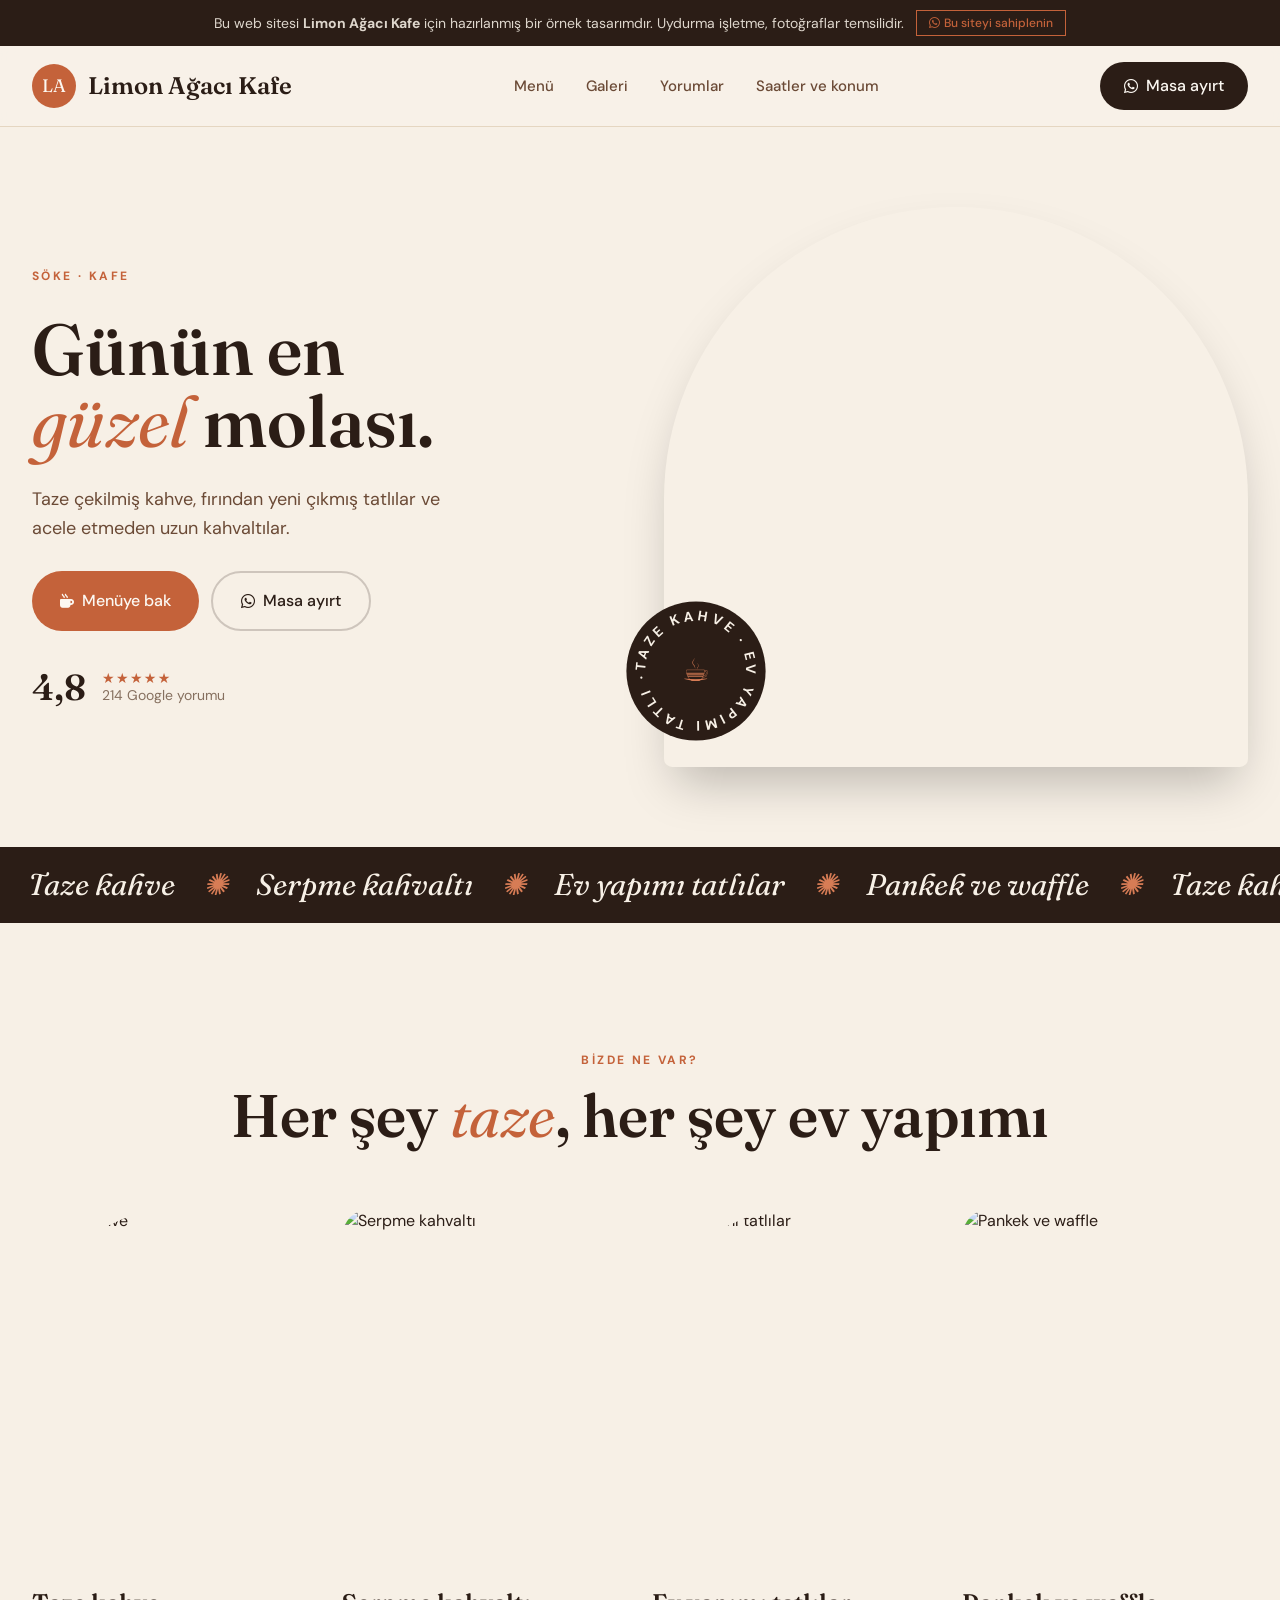
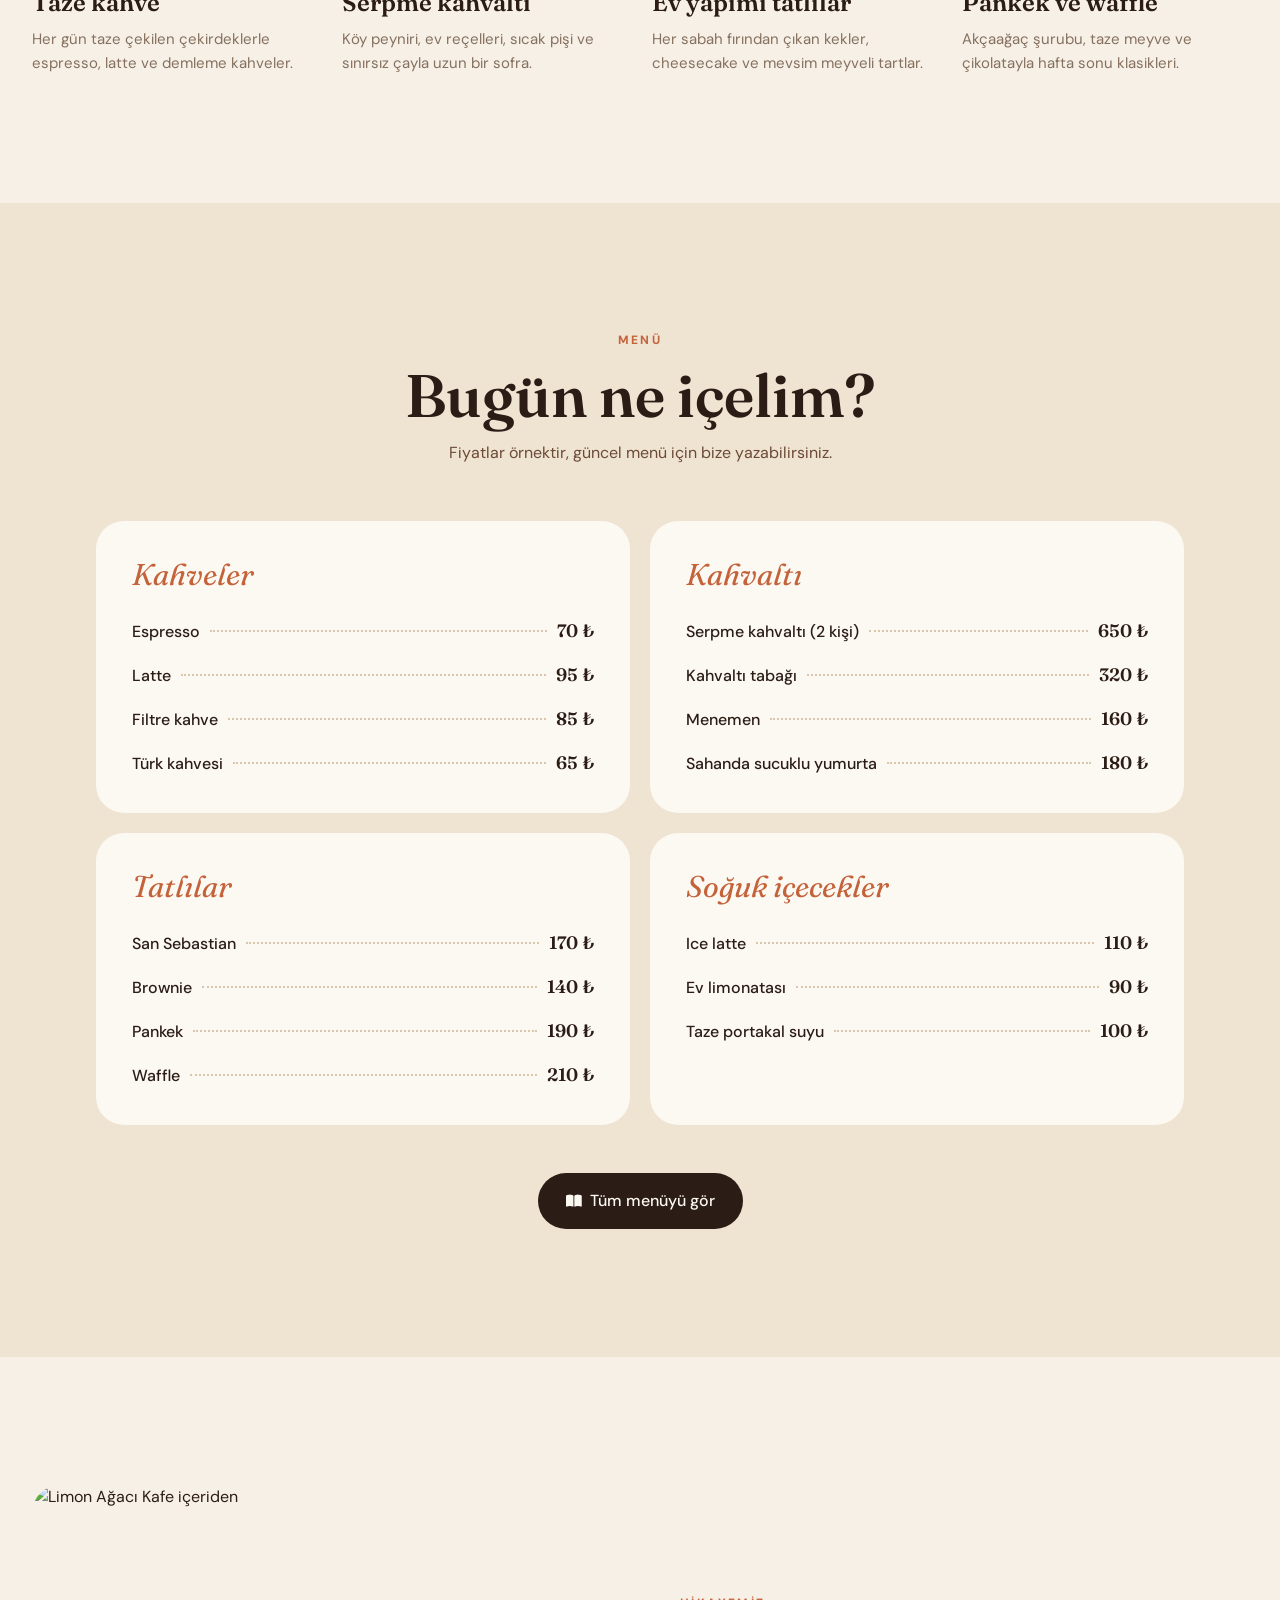
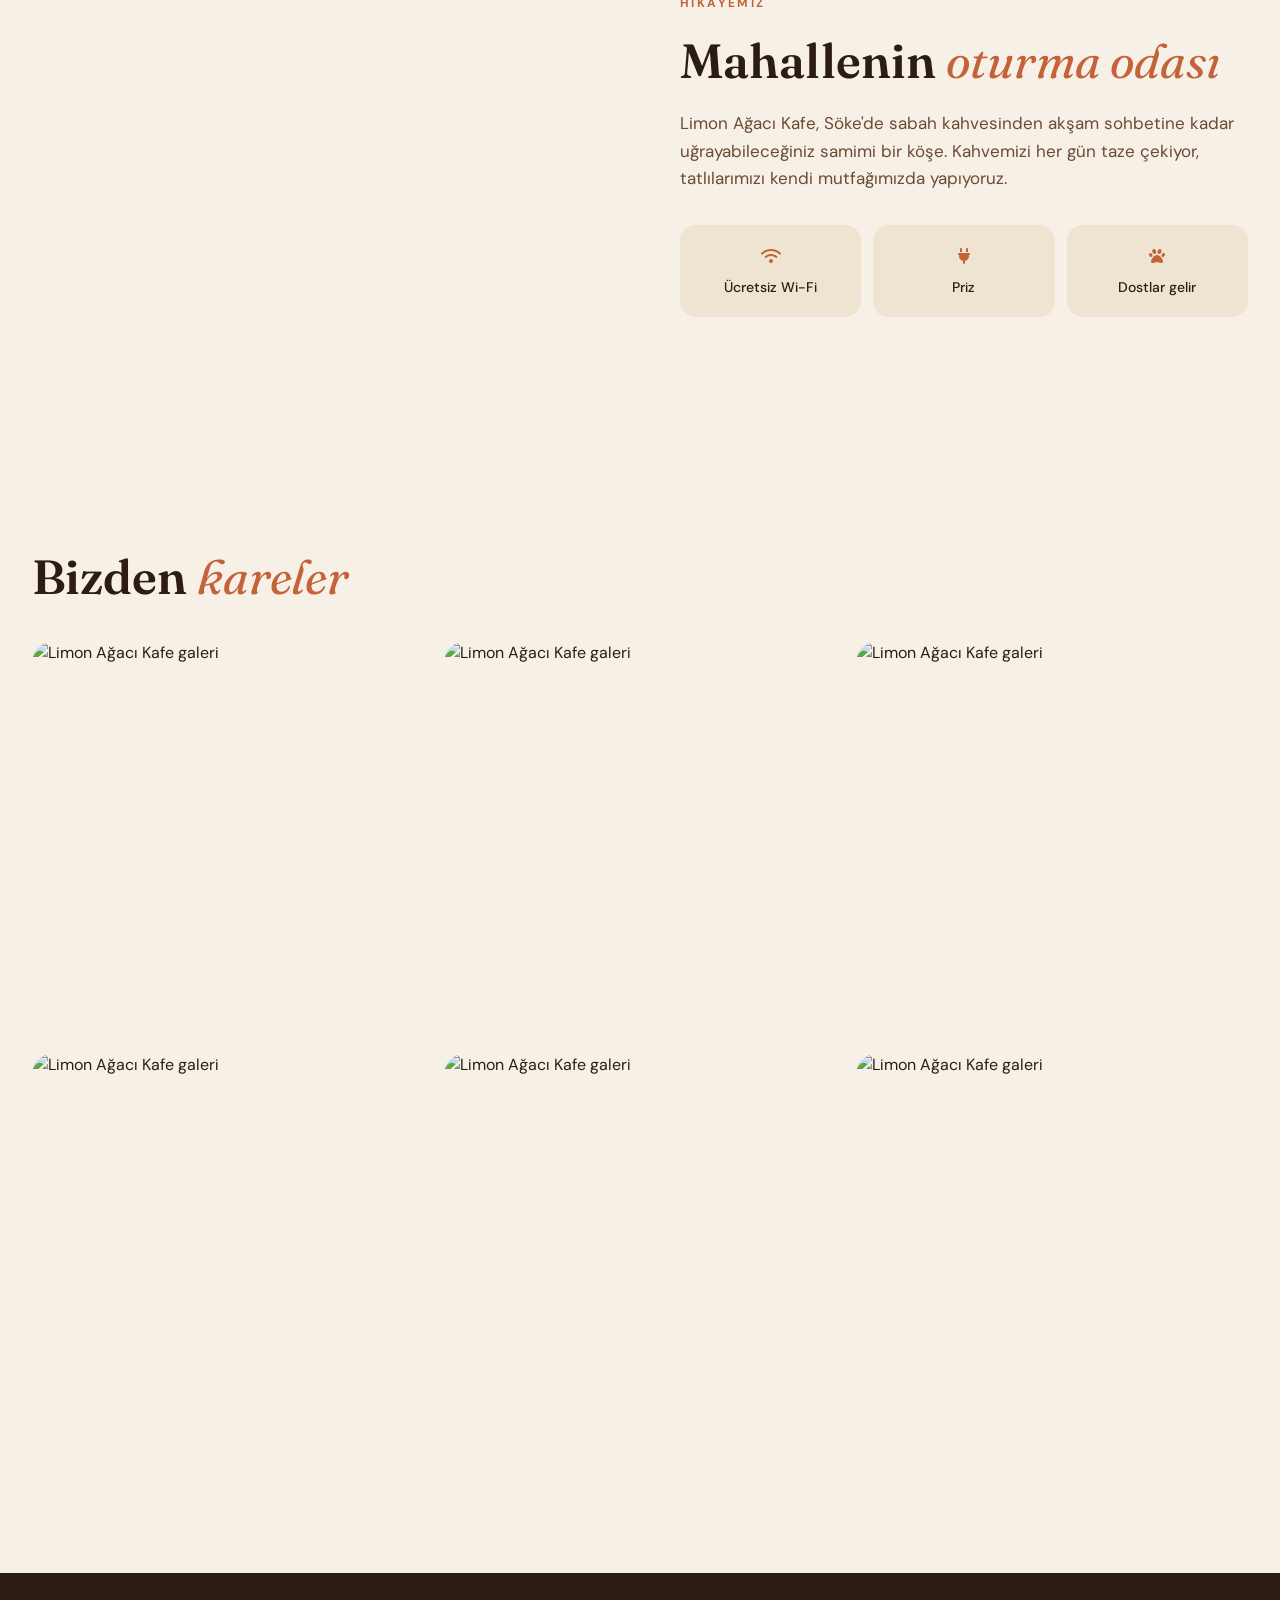
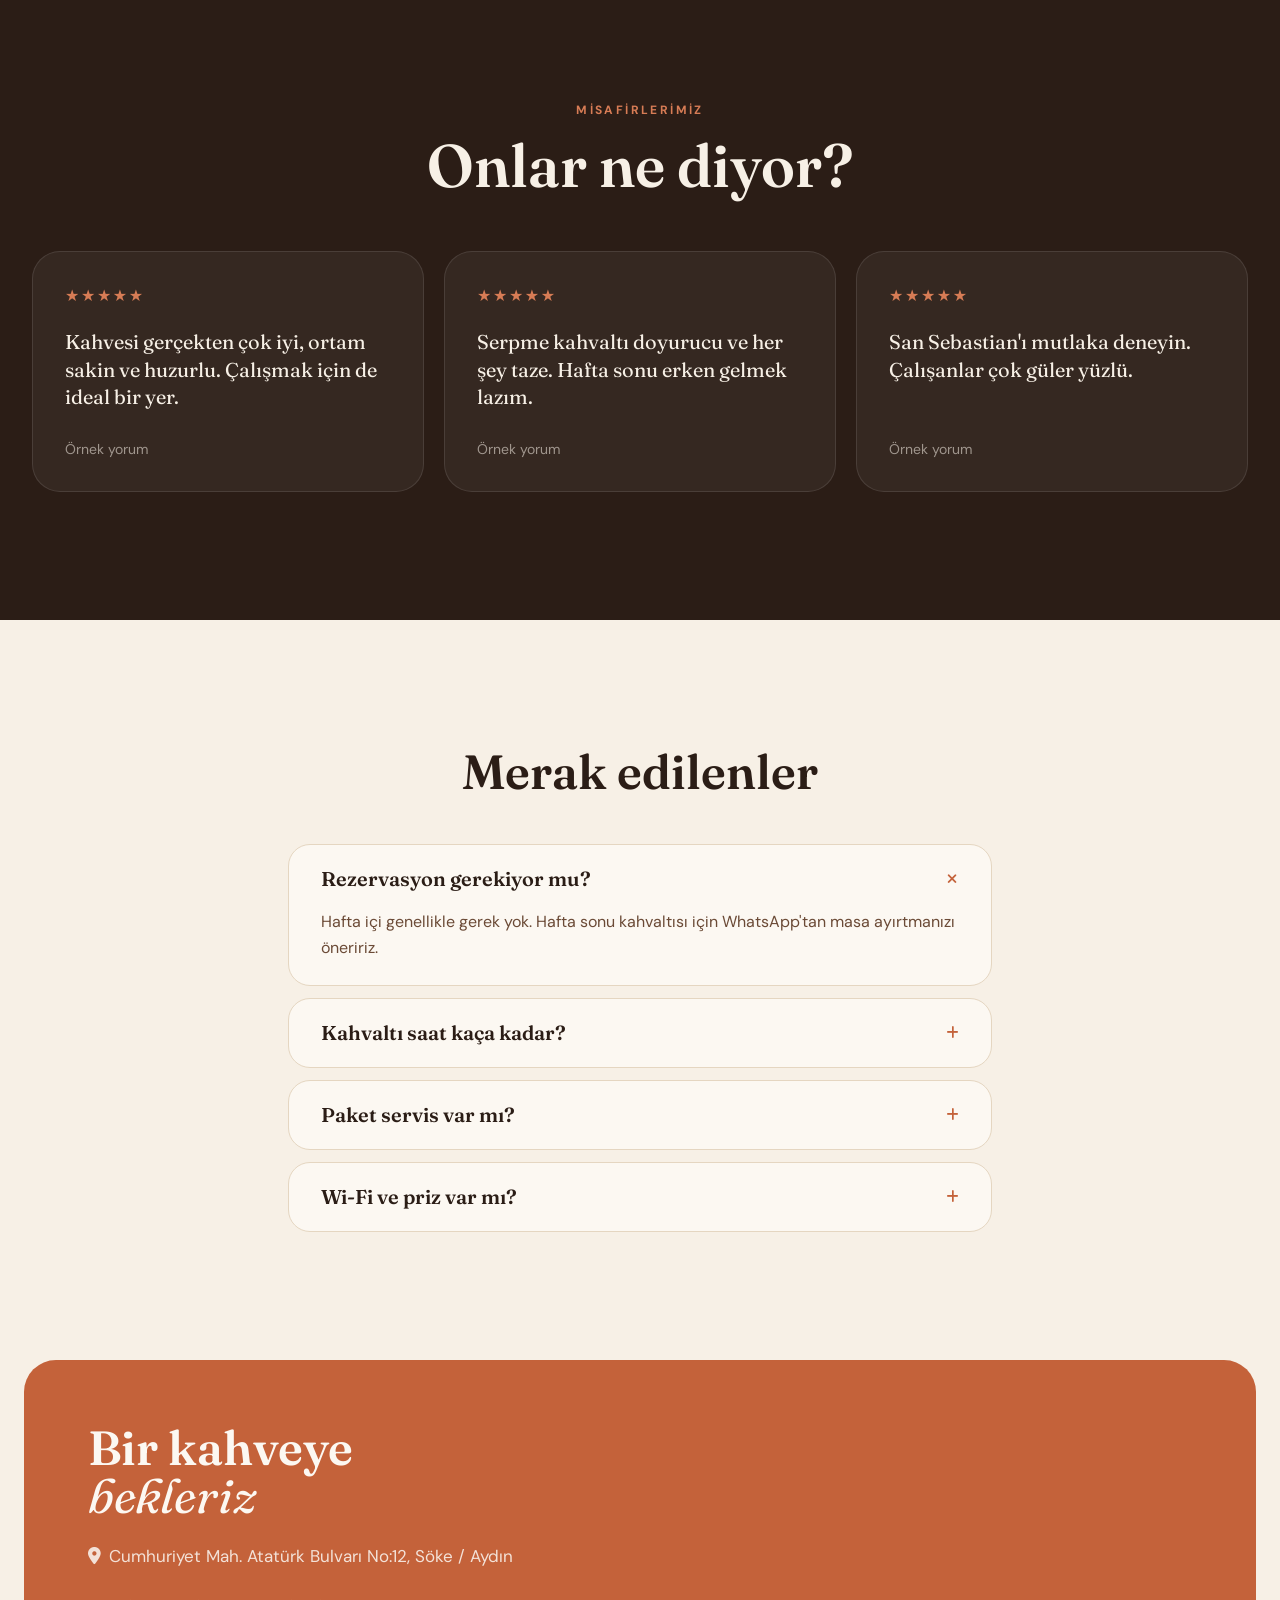
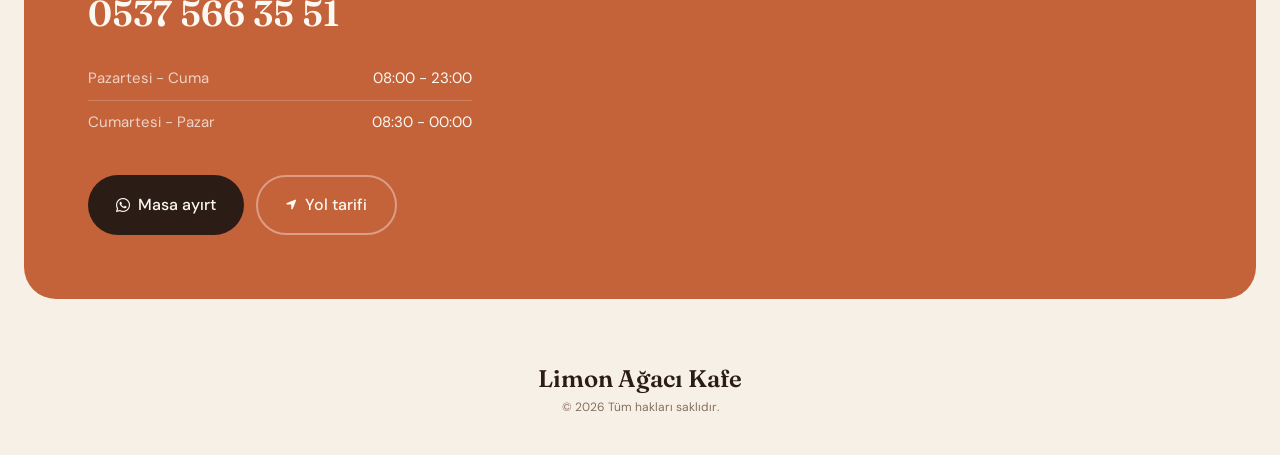
==== commit 13cba68a: "Kafe tasarımına karekodlu menü önizlemesi, kafe ve restorana menü hediyesi notu Co-Authored-By: Clau" ====
--- a/onizleme/kafe/index.html
+++ b/onizleme/kafe/index.html
@@ -12,7 +12,7 @@
     <meta property="og:image" content="https://images.unsplash.com/photo-1445116572660-236099ec97a0?q=80&amp;auto=format&amp;fit=crop&amp;w=1400"><meta name="twitter:card" content="summary_large_image">
     <link rel="icon" href="data:image/svg+xml,%3Csvg%20xmlns%3D%27http%3A//www.w3.org/2000/svg%27%20viewBox%3D%270%200%2064%2064%27%3E%3Crect%20width%3D%2764%27%20height%3D%2764%27%20rx%3D%2732%27%20fill%3D%27%23c4623a%27/%3E%3Ctext%20x%3D%2732%27%20y%3D%2742%27%20font-family%3D%27Georgia%2Cserif%27%20font-size%3D%2728%27%20text-anchor%3D%27middle%27%20fill%3D%27%23fff%27%3ELA%3C/text%3E%3C/svg%3E">
     <script type="application/ld+json">{"@context": "https://schema.org", "@type": "CafeOrCoffeeShop", "address": "Cumhuriyet Mah. Atat\u00fcrk Bulvar\u0131 No:12, S\u00f6ke / Ayd\u0131n", "name": "Limon A\u011fac\u0131 Kafe", "telephone": "0537 566 35 51"}</script>
-    <style>*,:after,:before{--tw-border-spacing-x:0;--tw-border-spacing-y:0;--tw-translate-x:0;--tw-translate-y:0;--tw-rotate:0;--tw-skew-x:0;--tw-skew-y:0;--tw-scale-x:1;--tw-scale-y:1;--tw-pan-x: ;--tw-pan-y: ;--tw-pinch-zoom: ;--tw-scroll-snap-strictness:proximity;--tw-gradient-from-position: ;--tw-gradient-via-position: ;--tw-gradient-to-position: ;--tw-ordinal: ;--tw-slashed-zero: ;--tw-numeric-figure: ;--tw-numeric-spacing: ;--tw-numeric-fraction: ;--tw-ring-inset: ;--tw-ring-offset-width:0px;--tw-ring-offset-color:#fff;--tw-ring-color:rgba(59,130,246,.5);--tw-ring-offset-shadow:0 0 #0000;--tw-ring-shadow:0 0 #0000;--tw-shadow:0 0 #0000;--tw-shadow-colored:0 0 #0000;--tw-blur: ;--tw-brightness: ;--tw-contrast: ;--tw-grayscale: ;--tw-hue-rotate: ;--tw-invert: ;--tw-saturate: ;--tw-sepia: ;--tw-drop-shadow: ;--tw-backdrop-blur: ;--tw-backdrop-brightness: ;--tw-backdrop-contrast: ;--tw-backdrop-grayscale: ;--tw-backdrop-hue-rotate: ;--tw-backdrop-invert: ;--tw-backdrop-opacity: ;--tw-backdrop-saturate: ;--tw-backdrop-sepia: ;--tw-contain-size: ;--tw-contain-layout: ;--tw-contain-paint: ;--tw-contain-style: }::backdrop{--tw-border-spacing-x:0;--tw-border-spacing-y:0;--tw-translate-x:0;--tw-translate-y:0;--tw-rotate:0;--tw-skew-x:0;--tw-skew-y:0;--tw-scale-x:1;--tw-scale-y:1;--tw-pan-x: ;--tw-pan-y: ;--tw-pinch-zoom: ;--tw-scroll-snap-strictness:proximity;--tw-gradient-from-position: ;--tw-gradient-via-position: ;--tw-gradient-to-position: ;--tw-ordinal: ;--tw-slashed-zero: ;--tw-numeric-figure: ;--tw-numeric-spacing: ;--tw-numeric-fraction: ;--tw-ring-inset: ;--tw-ring-offset-width:0px;--tw-ring-offset-color:#fff;--tw-ring-color:rgba(59,130,246,.5);--tw-ring-offset-shadow:0 0 #0000;--tw-ring-shadow:0 0 #0000;--tw-shadow:0 0 #0000;--tw-shadow-colored:0 0 #0000;--tw-blur: ;--tw-brightness: ;--tw-contrast: ;--tw-grayscale: ;--tw-hue-rotate: ;--tw-invert: ;--tw-saturate: ;--tw-sepia: ;--tw-drop-shadow: ;--tw-backdrop-blur: ;--tw-backdrop-brightness: ;--tw-backdrop-contrast: ;--tw-backdrop-grayscale: ;--tw-backdrop-hue-rotate: ;--tw-backdrop-invert: ;--tw-backdrop-opacity: ;--tw-backdrop-saturate: ;--tw-backdrop-sepia: ;--tw-contain-size: ;--tw-contain-layout: ;--tw-contain-paint: ;--tw-contain-style: }/*! tailwindcss v3.4.17 | MIT License | https://tailwindcss.com*/*,:after,:before{box-sizing:border-box;border:0 solid #e5e7eb}:after,:before{--tw-content:""}:host,html{line-height:1.5;-webkit-text-size-adjust:100%;-moz-tab-size:4;-o-tab-size:4;tab-size:4;font-family:DM Sans,system-ui,sans-serif;font-feature-settings:normal;font-variation-settings:normal;-webkit-tap-highlight-color:transparent}body{margin:0;line-height:inherit}hr{height:0;color:inherit;border-top-width:1px}abbr:where([title]){-webkit-text-decoration:underline dotted;text-decoration:underline dotted}h1,h2,h3,h4,h5,h6{font-size:inherit;font-weight:inherit}a{color:inherit;text-decoration:inherit}b,strong{font-weight:bolder}code,kbd,pre,samp{font-family:ui-monospace,SFMono-Regular,Menlo,Monaco,Consolas,Liberation Mono,Courier New,monospace;font-feature-settings:normal;font-variation-settings:normal;font-size:1em}small{font-size:80%}sub,sup{font-size:75%;line-height:0;position:relative;vertical-align:baseline}sub{bottom:-.25em}sup{top:-.5em}table{text-indent:0;border-color:inherit;border-collapse:collapse}button,input,optgroup,select,textarea{font-family:inherit;font-feature-settings:inherit;font-variation-settings:inherit;font-size:100%;font-weight:inherit;line-height:inherit;letter-spacing:inherit;color:inherit;margin:0;padding:0}button,select{text-transform:none}button,input:where([type=button]),input:where([type=reset]),input:where([type=submit]){-webkit-appearance:button;background-color:transparent;background-image:none}:-moz-focusring{outline:auto}:-moz-ui-invalid{box-shadow:none}progress{vertical-align:baseline}::-webkit-inner-spin-button,::-webkit-outer-spin-button{height:auto}[type=search]{-webkit-appearance:textfield;outline-offset:-2px}::-webkit-search-decoration{-webkit-appearance:none}::-webkit-file-upload-button{-webkit-appearance:button;font:inherit}summary{display:list-item}blockquote,dd,dl,figure,h1,h2,h3,h4,h5,h6,hr,p,pre{margin:0}fieldset{margin:0}fieldset,legend{padding:0}menu,ol,ul{list-style:none;margin:0;padding:0}dialog{padding:0}textarea{resize:vertical}input::-moz-placeholder,textarea::-moz-placeholder{opacity:1;color:#9ca3af}input::placeholder,textarea::placeholder{opacity:1;color:#9ca3af}[role=button],button{cursor:pointer}:disabled{cursor:default}audio,canvas,embed,iframe,img,object,svg,video{display:block;vertical-align:middle}img,video{max-width:100%;height:auto}[hidden]:where(:not([hidden=until-found])){display:none}.fixed{position:fixed}.absolute{position:absolute}.relative{position:relative}.sticky{position:sticky}.-left-4{left:-1rem}.bottom-6{bottom:1.5rem}.top-0{top:0}.z-40{z-index:40}.z-50{z-index:50}.order-1{order:1}.order-2{order:2}.mx-auto{margin-left:auto;margin-right:auto}.-mt-1{margin-top:-.25rem}.mb-10{margin-bottom:2.5rem}.mb-12{margin-bottom:3rem}.mb-14{margin-bottom:3.5rem}.mb-16{margin-bottom:4rem}.mb-6{margin-bottom:1.5rem}.ml-1{margin-left:.25rem}.mr-2{margin-right:.5rem}.mt-2{margin-top:.5rem}.mt-5{margin-top:1.25rem}.mt-7{margin-top:1.75rem}.block{display:block}.flex{display:flex}.inline-flex{display:inline-flex}.grid{display:grid}.hidden{display:none}.aspect-\[4\/5\]{aspect-ratio:4/5}.aspect-square{aspect-ratio:1/1}.h-10{height:2.5rem}.h-16{height:4rem}.h-28{height:7rem}.h-\[380px\]{height:380px}.h-\[420px\]{height:420px}.h-full{height:100%}.min-h-\[300px\]{min-height:300px}.min-h-\[360px\]{min-height:360px}.w-10{width:2.5rem}.w-28{width:7rem}.w-full{width:100%}.min-w-0{min-width:0}.max-w-3xl{max-width:48rem}.max-w-6xl{max-width:72rem}.max-w-7xl{max-width:80rem}.max-w-lg{max-width:32rem}.max-w-md{max-width:28rem}.max-w-sm{max-width:24rem}.flex-1{flex:1 1 0%}.shrink-0{flex-shrink:0}.transform{transform:translate(var(--tw-translate-x),var(--tw-translate-y)) rotate(var(--tw-rotate)) skewX(var(--tw-skew-x)) skewY(var(--tw-skew-y)) scaleX(var(--tw-scale-x)) scaleY(var(--tw-scale-y))}.grid-cols-2{grid-template-columns:repeat(2,minmax(0,1fr))}.grid-cols-3{grid-template-columns:repeat(3,minmax(0,1fr))}.flex-col{flex-direction:column}.flex-wrap{flex-wrap:wrap}.place-items-center{place-items:center}.items-end{align-items:flex-end}.items-center{align-items:center}.items-baseline{align-items:baseline}.justify-center{justify-content:center}.justify-between{justify-content:space-between}.gap-1{gap:.25rem}.gap-12{gap:3rem}.gap-2{gap:.5rem}.gap-3{gap:.75rem}.gap-4{gap:1rem}.gap-5{gap:1.25rem}.gap-6{gap:1.5rem}.gap-8{gap:2rem}.gap-x-2{-moz-column-gap:.5rem;column-gap:.5rem}.gap-y-1{row-gap:.25rem}.space-y-1>:not([hidden])~:not([hidden]){--tw-space-y-reverse:0;margin-top:calc(.25rem*(1 - var(--tw-space-y-reverse)));margin-bottom:calc(.25rem*var(--tw-space-y-reverse))}.space-y-3>:not([hidden])~:not([hidden]){--tw-space-y-reverse:0;margin-top:calc(.75rem*(1 - var(--tw-space-y-reverse)));margin-bottom:calc(.75rem*var(--tw-space-y-reverse))}.space-y-4>:not([hidden])~:not([hidden]){--tw-space-y-reverse:0;margin-top:calc(1rem*(1 - var(--tw-space-y-reverse)));margin-bottom:calc(1rem*var(--tw-space-y-reverse))}.space-y-6>:not([hidden])~:not([hidden]){--tw-space-y-reverse:0;margin-top:calc(1.5rem*(1 - var(--tw-space-y-reverse)));margin-bottom:calc(1.5rem*var(--tw-space-y-reverse))}.space-y-7>:not([hidden])~:not([hidden]){--tw-space-y-reverse:0;margin-top:calc(1.75rem*(1 - var(--tw-space-y-reverse)));margin-bottom:calc(1.75rem*var(--tw-space-y-reverse))}.divide-y>:not([hidden])~:not([hidden]){--tw-divide-y-reverse:0;border-top-width:calc(1px*(1 - var(--tw-divide-y-reverse)));border-bottom-width:calc(1px*var(--tw-divide-y-reverse))}.divide-white\/20>:not([hidden])~:not([hidden]){border-color:hsla(0,0%,100%,.2)}.overflow-hidden{overflow:hidden}.scroll-smooth{scroll-behavior:smooth}.truncate{overflow:hidden;text-overflow:ellipsis}.truncate,.whitespace-nowrap{white-space:nowrap}.rounded-2xl{border-radius:1rem}.rounded-\[22px\]{border-radius:22px}.rounded-\[28px\]{border-radius:28px}.rounded-\[32px\]{border-radius:32px}.rounded-full{border-radius:9999px}.border{border-width:1px}.border-0{border-width:0}.border-2{border-width:2px}.border-b{border-bottom-width:1px}.border-cizgi{--tw-border-opacity:1;border-color:rgb(229 214 193/var(--tw-border-opacity,1))}.border-espresso\/20{border-color:rgba(43,29,22,.2)}.border-sut\/40{border-color:hsla(36,62%,97%,.4)}.border-white\/10{border-color:hsla(0,0%,100%,.1)}.bg-bej{--tw-bg-opacity:1;background-color:rgb(239 227 210/var(--tw-bg-opacity,1))}.bg-espresso{--tw-bg-opacity:1;background-color:rgb(43 29 22/var(--tw-bg-opacity,1))}.bg-kiremit-500{--tw-bg-opacity:1;background-color:rgb(196 98 58/var(--tw-bg-opacity,1))}.bg-krem{--tw-bg-opacity:1;background-color:rgb(247 240 230/var(--tw-bg-opacity,1))}.bg-krem\/90{background-color:hsla(35,52%,94%,.9)}.bg-sut{--tw-bg-opacity:1;background-color:rgb(252 248 242/var(--tw-bg-opacity,1))}.bg-white\/5{background-color:hsla(0,0%,100%,.05)}.object-cover{-o-object-fit:cover;object-fit:cover}.p-7{padding:1.75rem}.p-8{padding:2rem}.px-3{padding-left:.75rem;padding-right:.75rem}.px-4{padding-left:1rem;padding-right:1rem}.px-6{padding-left:1.5rem;padding-right:1.5rem}.px-7{padding-left:1.75rem;padding-right:1.75rem}.py-1{padding-top:.25rem;padding-bottom:.25rem}.py-10{padding-top:2.5rem;padding-bottom:2.5rem}.py-12{padding-top:3rem;padding-bottom:3rem}.py-16{padding-top:4rem;padding-bottom:4rem}.py-2\.5{padding-top:.625rem;padding-bottom:.625rem}.py-24{padding-top:6rem;padding-bottom:6rem}.py-3{padding-top:.75rem;padding-bottom:.75rem}.py-4{padding-top:1rem;padding-bottom:1rem}.py-5{padding-top:1.25rem;padding-bottom:1.25rem}.pb-24{padding-bottom:6rem}.pb-3{padding-bottom:.75rem}.pb-6{padding-bottom:1.5rem}.pt-2{padding-top:.5rem}.text-center{text-align:center}.font-sans{font-family:DM Sans,system-ui,sans-serif}.font-serif{font-family:Fraunces,Georgia,serif}.text-2xl{font-size:1.5rem;line-height:2rem}.text-3xl{font-size:1.875rem;line-height:2.25rem}.text-4xl{font-size:2.25rem;line-height:2.5rem}.text-5xl{font-size:3rem;line-height:1}.text-\[15px\]{font-size:15px}.text-\[17px\]{font-size:17px}.text-\[3\.3rem\]{font-size:3.3rem}.text-lg{font-size:1.125rem;line-height:1.75rem}.text-sm{font-size:.875rem;line-height:1.25rem}.text-xl{font-size:1.25rem;line-height:1.75rem}.text-xs{font-size:.75rem;line-height:1rem}.font-medium{font-weight:500}.font-normal{font-weight:400}.font-semibold{font-weight:600}.uppercase{text-transform:uppercase}.italic{font-style:italic}.leading-\[\.98\]{line-height:.98}.leading-\[1\.05\]{line-height:1.05}.leading-none{line-height:1}.leading-relaxed{line-height:1.625}.leading-snug{line-height:1.375}.leading-tight{line-height:1.25}.tracking-widest{letter-spacing:.1em}.text-espresso{--tw-text-opacity:1;color:rgb(43 29 22/var(--tw-text-opacity,1))}.text-kahve{--tw-text-opacity:1;color:rgb(107 74 54/var(--tw-text-opacity,1))}.text-kiremit-400{--tw-text-opacity:1;color:rgb(215 124 85/var(--tw-text-opacity,1))}.text-kiremit-500{--tw-text-opacity:1;color:rgb(196 98 58/var(--tw-text-opacity,1))}.text-krem{--tw-text-opacity:1;color:rgb(247 240 230/var(--tw-text-opacity,1))}.text-krem\/55{color:hsla(35,52%,94%,.55)}.text-muted{--tw-text-opacity:1;color:rgb(134 112 95/var(--tw-text-opacity,1))}.text-sut{--tw-text-opacity:1;color:rgb(252 248 242/var(--tw-text-opacity,1))}.text-sut\/75{color:hsla(36,62%,97%,.75)}.text-sut\/85{color:hsla(36,62%,97%,.85)}.antialiased{-webkit-font-smoothing:antialiased;-moz-osx-font-smoothing:grayscale}.shadow-2xl{--tw-shadow:0 25px 50px -12px rgba(0,0,0,.25);--tw-shadow-colored:0 25px 50px -12px var(--tw-shadow-color);box-shadow:var(--tw-ring-offset-shadow,0 0 #0000),var(--tw-ring-shadow,0 0 #0000),var(--tw-shadow)}.outline{outline-style:solid}.sepia-\[\.25\]{--tw-sepia:sepia(.25)}.filter,.sepia-\[\.25\]{filter:var(--tw-blur) var(--tw-brightness) var(--tw-contrast) var(--tw-grayscale) var(--tw-hue-rotate) var(--tw-invert) var(--tw-saturate) var(--tw-sepia) var(--tw-drop-shadow)}.backdrop-blur{--tw-backdrop-blur:blur(8px);-webkit-backdrop-filter:var(--tw-backdrop-blur) var(--tw-backdrop-brightness) var(--tw-backdrop-contrast) var(--tw-backdrop-grayscale) var(--tw-backdrop-hue-rotate) var(--tw-backdrop-invert) var(--tw-backdrop-opacity) var(--tw-backdrop-saturate) var(--tw-backdrop-sepia);backdrop-filter:var(--tw-backdrop-blur) var(--tw-backdrop-brightness) var(--tw-backdrop-contrast) var(--tw-backdrop-grayscale) var(--tw-backdrop-hue-rotate) var(--tw-backdrop-invert) var(--tw-backdrop-opacity) var(--tw-backdrop-saturate) var(--tw-backdrop-sepia)}.transition{transition-property:color,background-color,border-color,text-decoration-color,fill,stroke,opacity,box-shadow,transform,filter,-webkit-backdrop-filter;transition-property:color,background-color,border-color,text-decoration-color,fill,stroke,opacity,box-shadow,transform,filter,backdrop-filter;transition-property:color,background-color,border-color,text-decoration-color,fill,stroke,opacity,box-shadow,transform,filter,backdrop-filter,-webkit-backdrop-filter;transition-timing-function:cubic-bezier(.4,0,.2,1);transition-duration:.15s}.duration-700{transition-duration:.7s}.duration-\[1200ms\]{transition-duration:1.2s}.ease-out{transition-timing-function:cubic-bezier(0,0,.2,1)}.hover\:border-espresso:hover{--tw-border-opacity:1;border-color:rgb(43 29 22/var(--tw-border-opacity,1))}.hover\:border-sut:hover{--tw-border-opacity:1;border-color:rgb(252 248 242/var(--tw-border-opacity,1))}.hover\:bg-black:hover{--tw-bg-opacity:1;background-color:rgb(0 0 0/var(--tw-bg-opacity,1))}.hover\:bg-kiremit-500:hover{--tw-bg-opacity:1;background-color:rgb(196 98 58/var(--tw-bg-opacity,1))}.hover\:bg-kiremit-600:hover{--tw-bg-opacity:1;background-color:rgb(167 78 43/var(--tw-bg-opacity,1))}.hover\:text-kiremit-500:hover{--tw-text-opacity:1;color:rgb(196 98 58/var(--tw-text-opacity,1))}.hover\:opacity-80:hover{opacity:.8}.group:hover .group-hover\:scale-105{--tw-scale-x:1.05;--tw-scale-y:1.05;transform:translate(var(--tw-translate-x),var(--tw-translate-y)) rotate(var(--tw-rotate)) skewX(var(--tw-skew-x)) skewY(var(--tw-skew-y)) scaleX(var(--tw-scale-x)) scaleY(var(--tw-scale-y))}@media (min-width:640px){.sm\:-left-10{left:-2.5rem}.sm\:h-11{height:2.75rem}.sm\:h-20{height:5rem}.sm\:h-36{height:9rem}.sm\:h-\[540px\]{height:540px}.sm\:h-\[560px\]{height:560px}.sm\:w-11{width:2.75rem}.sm\:w-36{width:9rem}.sm\:gap-5{gap:1.25rem}.sm\:gap-6{gap:1.5rem}.sm\:p-9{padding:2.25rem}.sm\:px-10{padding-left:2.5rem;padding-right:2.5rem}.sm\:px-6{padding-left:1.5rem;padding-right:1.5rem}.sm\:px-8{padding-left:2rem;padding-right:2rem}.sm\:py-20{padding-top:5rem;padding-bottom:5rem}.sm\:py-32{padding-top:8rem}.sm\:pb-32,.sm\:py-32{padding-bottom:8rem}.sm\:pb-6{padding-bottom:1.5rem}.sm\:text-2xl{font-size:1.5rem;line-height:2rem}.sm\:text-3xl{font-size:1.875rem;line-height:2.25rem}.sm\:text-4xl{font-size:2.25rem;line-height:2.5rem}.sm\:text-6xl{font-size:3.75rem;line-height:1}.sm\:text-7xl{font-size:4.5rem;line-height:1}.sm\:text-\[15px\]{font-size:15px}.sm\:text-sm{font-size:.875rem;line-height:1.25rem}}@media (min-width:768px){.md\:inline-flex{display:inline-flex}.md\:grid-cols-2{grid-template-columns:repeat(2,minmax(0,1fr))}.md\:grid-cols-3{grid-template-columns:repeat(3,minmax(0,1fr))}.md\:gap-20{gap:5rem}.md\:px-16{padding-left:4rem;padding-right:4rem}}@media (min-width:1024px){.lg\:order-1{order:1}.lg\:order-2{order:2}.lg\:flex{display:flex}.lg\:grid-cols-2{grid-template-columns:repeat(2,minmax(0,1fr))}.lg\:grid-cols-4{grid-template-columns:repeat(4,minmax(0,1fr))}}</style>
+    <style>*,:after,:before{--tw-border-spacing-x:0;--tw-border-spacing-y:0;--tw-translate-x:0;--tw-translate-y:0;--tw-rotate:0;--tw-skew-x:0;--tw-skew-y:0;--tw-scale-x:1;--tw-scale-y:1;--tw-pan-x: ;--tw-pan-y: ;--tw-pinch-zoom: ;--tw-scroll-snap-strictness:proximity;--tw-gradient-from-position: ;--tw-gradient-via-position: ;--tw-gradient-to-position: ;--tw-ordinal: ;--tw-slashed-zero: ;--tw-numeric-figure: ;--tw-numeric-spacing: ;--tw-numeric-fraction: ;--tw-ring-inset: ;--tw-ring-offset-width:0px;--tw-ring-offset-color:#fff;--tw-ring-color:rgba(59,130,246,.5);--tw-ring-offset-shadow:0 0 #0000;--tw-ring-shadow:0 0 #0000;--tw-shadow:0 0 #0000;--tw-shadow-colored:0 0 #0000;--tw-blur: ;--tw-brightness: ;--tw-contrast: ;--tw-grayscale: ;--tw-hue-rotate: ;--tw-invert: ;--tw-saturate: ;--tw-sepia: ;--tw-drop-shadow: ;--tw-backdrop-blur: ;--tw-backdrop-brightness: ;--tw-backdrop-contrast: ;--tw-backdrop-grayscale: ;--tw-backdrop-hue-rotate: ;--tw-backdrop-invert: ;--tw-backdrop-opacity: ;--tw-backdrop-saturate: ;--tw-backdrop-sepia: ;--tw-contain-size: ;--tw-contain-layout: ;--tw-contain-paint: ;--tw-contain-style: }::backdrop{--tw-border-spacing-x:0;--tw-border-spacing-y:0;--tw-translate-x:0;--tw-translate-y:0;--tw-rotate:0;--tw-skew-x:0;--tw-skew-y:0;--tw-scale-x:1;--tw-scale-y:1;--tw-pan-x: ;--tw-pan-y: ;--tw-pinch-zoom: ;--tw-scroll-snap-strictness:proximity;--tw-gradient-from-position: ;--tw-gradient-via-position: ;--tw-gradient-to-position: ;--tw-ordinal: ;--tw-slashed-zero: ;--tw-numeric-figure: ;--tw-numeric-spacing: ;--tw-numeric-fraction: ;--tw-ring-inset: ;--tw-ring-offset-width:0px;--tw-ring-offset-color:#fff;--tw-ring-color:rgba(59,130,246,.5);--tw-ring-offset-shadow:0 0 #0000;--tw-ring-shadow:0 0 #0000;--tw-shadow:0 0 #0000;--tw-shadow-colored:0 0 #0000;--tw-blur: ;--tw-brightness: ;--tw-contrast: ;--tw-grayscale: ;--tw-hue-rotate: ;--tw-invert: ;--tw-saturate: ;--tw-sepia: ;--tw-drop-shadow: ;--tw-backdrop-blur: ;--tw-backdrop-brightness: ;--tw-backdrop-contrast: ;--tw-backdrop-grayscale: ;--tw-backdrop-hue-rotate: ;--tw-backdrop-invert: ;--tw-backdrop-opacity: ;--tw-backdrop-saturate: ;--tw-backdrop-sepia: ;--tw-contain-size: ;--tw-contain-layout: ;--tw-contain-paint: ;--tw-contain-style: }/*! tailwindcss v3.4.17 | MIT License | https://tailwindcss.com*/*,:after,:before{box-sizing:border-box;border:0 solid #e5e7eb}:after,:before{--tw-content:""}:host,html{line-height:1.5;-webkit-text-size-adjust:100%;-moz-tab-size:4;-o-tab-size:4;tab-size:4;font-family:DM Sans,system-ui,sans-serif;font-feature-settings:normal;font-variation-settings:normal;-webkit-tap-highlight-color:transparent}body{margin:0;line-height:inherit}hr{height:0;color:inherit;border-top-width:1px}abbr:where([title]){-webkit-text-decoration:underline dotted;text-decoration:underline dotted}h1,h2,h3,h4,h5,h6{font-size:inherit;font-weight:inherit}a{color:inherit;text-decoration:inherit}b,strong{font-weight:bolder}code,kbd,pre,samp{font-family:ui-monospace,SFMono-Regular,Menlo,Monaco,Consolas,Liberation Mono,Courier New,monospace;font-feature-settings:normal;font-variation-settings:normal;font-size:1em}small{font-size:80%}sub,sup{font-size:75%;line-height:0;position:relative;vertical-align:baseline}sub{bottom:-.25em}sup{top:-.5em}table{text-indent:0;border-color:inherit;border-collapse:collapse}button,input,optgroup,select,textarea{font-family:inherit;font-feature-settings:inherit;font-variation-settings:inherit;font-size:100%;font-weight:inherit;line-height:inherit;letter-spacing:inherit;color:inherit;margin:0;padding:0}button,select{text-transform:none}button,input:where([type=button]),input:where([type=reset]),input:where([type=submit]){-webkit-appearance:button;background-color:transparent;background-image:none}:-moz-focusring{outline:auto}:-moz-ui-invalid{box-shadow:none}progress{vertical-align:baseline}::-webkit-inner-spin-button,::-webkit-outer-spin-button{height:auto}[type=search]{-webkit-appearance:textfield;outline-offset:-2px}::-webkit-search-decoration{-webkit-appearance:none}::-webkit-file-upload-button{-webkit-appearance:button;font:inherit}summary{display:list-item}blockquote,dd,dl,figure,h1,h2,h3,h4,h5,h6,hr,p,pre{margin:0}fieldset{margin:0}fieldset,legend{padding:0}menu,ol,ul{list-style:none;margin:0;padding:0}dialog{padding:0}textarea{resize:vertical}input::-moz-placeholder,textarea::-moz-placeholder{opacity:1;color:#9ca3af}input::placeholder,textarea::placeholder{opacity:1;color:#9ca3af}[role=button],button{cursor:pointer}:disabled{cursor:default}audio,canvas,embed,iframe,img,object,svg,video{display:block;vertical-align:middle}img,video{max-width:100%;height:auto}[hidden]:where(:not([hidden=until-found])){display:none}.fixed{position:fixed}.absolute{position:absolute}.relative{position:relative}.sticky{position:sticky}.-left-4{left:-1rem}.bottom-6{bottom:1.5rem}.top-0{top:0}.z-40{z-index:40}.z-50{z-index:50}.order-1{order:1}.order-2{order:2}.mx-auto{margin-left:auto;margin-right:auto}.-mt-1{margin-top:-.25rem}.mb-10{margin-bottom:2.5rem}.mb-12{margin-bottom:3rem}.mb-14{margin-bottom:3.5rem}.mb-16{margin-bottom:4rem}.mb-6{margin-bottom:1.5rem}.ml-1{margin-left:.25rem}.mr-2{margin-right:.5rem}.mt-12{margin-top:3rem}.mt-2{margin-top:.5rem}.mt-5{margin-top:1.25rem}.mt-7{margin-top:1.75rem}.block{display:block}.flex{display:flex}.inline-flex{display:inline-flex}.grid{display:grid}.hidden{display:none}.aspect-\[4\/5\]{aspect-ratio:4/5}.aspect-square{aspect-ratio:1/1}.h-10{height:2.5rem}.h-16{height:4rem}.h-28{height:7rem}.h-\[380px\]{height:380px}.h-\[420px\]{height:420px}.h-full{height:100%}.min-h-\[300px\]{min-height:300px}.min-h-\[360px\]{min-height:360px}.w-10{width:2.5rem}.w-28{width:7rem}.w-full{width:100%}.min-w-0{min-width:0}.max-w-3xl{max-width:48rem}.max-w-6xl{max-width:72rem}.max-w-7xl{max-width:80rem}.max-w-lg{max-width:32rem}.max-w-md{max-width:28rem}.max-w-sm{max-width:24rem}.flex-1{flex:1 1 0%}.shrink-0{flex-shrink:0}.transform{transform:translate(var(--tw-translate-x),var(--tw-translate-y)) rotate(var(--tw-rotate)) skewX(var(--tw-skew-x)) skewY(var(--tw-skew-y)) scaleX(var(--tw-scale-x)) scaleY(var(--tw-scale-y))}.grid-cols-2{grid-template-columns:repeat(2,minmax(0,1fr))}.grid-cols-3{grid-template-columns:repeat(3,minmax(0,1fr))}.flex-col{flex-direction:column}.flex-wrap{flex-wrap:wrap}.place-items-center{place-items:center}.items-end{align-items:flex-end}.items-center{align-items:center}.items-baseline{align-items:baseline}.justify-center{justify-content:center}.justify-between{justify-content:space-between}.gap-1{gap:.25rem}.gap-12{gap:3rem}.gap-2{gap:.5rem}.gap-3{gap:.75rem}.gap-4{gap:1rem}.gap-5{gap:1.25rem}.gap-6{gap:1.5rem}.gap-8{gap:2rem}.gap-x-2{-moz-column-gap:.5rem;column-gap:.5rem}.gap-y-1{row-gap:.25rem}.space-y-1>:not([hidden])~:not([hidden]){--tw-space-y-reverse:0;margin-top:calc(.25rem*(1 - var(--tw-space-y-reverse)));margin-bottom:calc(.25rem*var(--tw-space-y-reverse))}.space-y-3>:not([hidden])~:not([hidden]){--tw-space-y-reverse:0;margin-top:calc(.75rem*(1 - var(--tw-space-y-reverse)));margin-bottom:calc(.75rem*var(--tw-space-y-reverse))}.space-y-4>:not([hidden])~:not([hidden]){--tw-space-y-reverse:0;margin-top:calc(1rem*(1 - var(--tw-space-y-reverse)));margin-bottom:calc(1rem*var(--tw-space-y-reverse))}.space-y-6>:not([hidden])~:not([hidden]){--tw-space-y-reverse:0;margin-top:calc(1.5rem*(1 - var(--tw-space-y-reverse)));margin-bottom:calc(1.5rem*var(--tw-space-y-reverse))}.space-y-7>:not([hidden])~:not([hidden]){--tw-space-y-reverse:0;margin-top:calc(1.75rem*(1 - var(--tw-space-y-reverse)));margin-bottom:calc(1.75rem*var(--tw-space-y-reverse))}.divide-y>:not([hidden])~:not([hidden]){--tw-divide-y-reverse:0;border-top-width:calc(1px*(1 - var(--tw-divide-y-reverse)));border-bottom-width:calc(1px*var(--tw-divide-y-reverse))}.divide-white\/20>:not([hidden])~:not([hidden]){border-color:hsla(0,0%,100%,.2)}.overflow-hidden{overflow:hidden}.scroll-smooth{scroll-behavior:smooth}.truncate{overflow:hidden;text-overflow:ellipsis}.truncate,.whitespace-nowrap{white-space:nowrap}.rounded-2xl{border-radius:1rem}.rounded-\[22px\]{border-radius:22px}.rounded-\[28px\]{border-radius:28px}.rounded-\[32px\]{border-radius:32px}.rounded-full{border-radius:9999px}.border{border-width:1px}.border-0{border-width:0}.border-2{border-width:2px}.border-b{border-bottom-width:1px}.border-cizgi{--tw-border-opacity:1;border-color:rgb(229 214 193/var(--tw-border-opacity,1))}.border-espresso\/20{border-color:rgba(43,29,22,.2)}.border-sut\/40{border-color:hsla(36,62%,97%,.4)}.border-white\/10{border-color:hsla(0,0%,100%,.1)}.bg-bej{--tw-bg-opacity:1;background-color:rgb(239 227 210/var(--tw-bg-opacity,1))}.bg-espresso{--tw-bg-opacity:1;background-color:rgb(43 29 22/var(--tw-bg-opacity,1))}.bg-kiremit-500{--tw-bg-opacity:1;background-color:rgb(196 98 58/var(--tw-bg-opacity,1))}.bg-krem{--tw-bg-opacity:1;background-color:rgb(247 240 230/var(--tw-bg-opacity,1))}.bg-krem\/90{background-color:hsla(35,52%,94%,.9)}.bg-sut{--tw-bg-opacity:1;background-color:rgb(252 248 242/var(--tw-bg-opacity,1))}.bg-white\/5{background-color:hsla(0,0%,100%,.05)}.object-cover{-o-object-fit:cover;object-fit:cover}.p-7{padding:1.75rem}.p-8{padding:2rem}.px-3{padding-left:.75rem;padding-right:.75rem}.px-4{padding-left:1rem;padding-right:1rem}.px-6{padding-left:1.5rem;padding-right:1.5rem}.px-7{padding-left:1.75rem;padding-right:1.75rem}.py-1{padding-top:.25rem;padding-bottom:.25rem}.py-10{padding-top:2.5rem;padding-bottom:2.5rem}.py-12{padding-top:3rem;padding-bottom:3rem}.py-16{padding-top:4rem;padding-bottom:4rem}.py-2\.5{padding-top:.625rem;padding-bottom:.625rem}.py-24{padding-top:6rem;padding-bottom:6rem}.py-3{padding-top:.75rem;padding-bottom:.75rem}.py-4{padding-top:1rem;padding-bottom:1rem}.py-5{padding-top:1.25rem;padding-bottom:1.25rem}.pb-24{padding-bottom:6rem}.pb-3{padding-bottom:.75rem}.pb-6{padding-bottom:1.5rem}.pt-2{padding-top:.5rem}.text-center{text-align:center}.font-sans{font-family:DM Sans,system-ui,sans-serif}.font-serif{font-family:Fraunces,Georgia,serif}.text-2xl{font-size:1.5rem;line-height:2rem}.text-3xl{font-size:1.875rem;line-height:2.25rem}.text-4xl{font-size:2.25rem;line-height:2.5rem}.text-5xl{font-size:3rem;line-height:1}.text-\[15px\]{font-size:15px}.text-\[17px\]{font-size:17px}.text-\[3\.3rem\]{font-size:3.3rem}.text-lg{font-size:1.125rem;line-height:1.75rem}.text-sm{font-size:.875rem;line-height:1.25rem}.text-xl{font-size:1.25rem;line-height:1.75rem}.text-xs{font-size:.75rem;line-height:1rem}.font-medium{font-weight:500}.font-normal{font-weight:400}.font-semibold{font-weight:600}.uppercase{text-transform:uppercase}.italic{font-style:italic}.leading-\[\.98\]{line-height:.98}.leading-\[1\.05\]{line-height:1.05}.leading-none{line-height:1}.leading-relaxed{line-height:1.625}.leading-snug{line-height:1.375}.leading-tight{line-height:1.25}.tracking-widest{letter-spacing:.1em}.text-espresso{--tw-text-opacity:1;color:rgb(43 29 22/var(--tw-text-opacity,1))}.text-kahve{--tw-text-opacity:1;color:rgb(107 74 54/var(--tw-text-opacity,1))}.text-kiremit-400{--tw-text-opacity:1;color:rgb(215 124 85/var(--tw-text-opacity,1))}.text-kiremit-500{--tw-text-opacity:1;color:rgb(196 98 58/var(--tw-text-opacity,1))}.text-krem{--tw-text-opacity:1;color:rgb(247 240 230/var(--tw-text-opacity,1))}.text-krem\/55{color:hsla(35,52%,94%,.55)}.text-muted{--tw-text-opacity:1;color:rgb(134 112 95/var(--tw-text-opacity,1))}.text-sut{--tw-text-opacity:1;color:rgb(252 248 242/var(--tw-text-opacity,1))}.text-sut\/75{color:hsla(36,62%,97%,.75)}.text-sut\/85{color:hsla(36,62%,97%,.85)}.antialiased{-webkit-font-smoothing:antialiased;-moz-osx-font-smoothing:grayscale}.shadow-2xl{--tw-shadow:0 25px 50px -12px rgba(0,0,0,.25);--tw-shadow-colored:0 25px 50px -12px var(--tw-shadow-color);box-shadow:var(--tw-ring-offset-shadow,0 0 #0000),var(--tw-ring-shadow,0 0 #0000),var(--tw-shadow)}.outline{outline-style:solid}.sepia-\[\.25\]{--tw-sepia:sepia(.25)}.filter,.sepia-\[\.25\]{filter:var(--tw-blur) var(--tw-brightness) var(--tw-contrast) var(--tw-grayscale) var(--tw-hue-rotate) var(--tw-invert) var(--tw-saturate) var(--tw-sepia) var(--tw-drop-shadow)}.backdrop-blur{--tw-backdrop-blur:blur(8px);-webkit-backdrop-filter:var(--tw-backdrop-blur) var(--tw-backdrop-brightness) var(--tw-backdrop-contrast) var(--tw-backdrop-grayscale) var(--tw-backdrop-hue-rotate) var(--tw-backdrop-invert) var(--tw-backdrop-opacity) var(--tw-backdrop-saturate) var(--tw-backdrop-sepia);backdrop-filter:var(--tw-backdrop-blur) var(--tw-backdrop-brightness) var(--tw-backdrop-contrast) var(--tw-backdrop-grayscale) var(--tw-backdrop-hue-rotate) var(--tw-backdrop-invert) var(--tw-backdrop-opacity) var(--tw-backdrop-saturate) var(--tw-backdrop-sepia)}.transition{transition-property:color,background-color,border-color,text-decoration-color,fill,stroke,opacity,box-shadow,transform,filter,-webkit-backdrop-filter;transition-property:color,background-color,border-color,text-decoration-color,fill,stroke,opacity,box-shadow,transform,filter,backdrop-filter;transition-property:color,background-color,border-color,text-decoration-color,fill,stroke,opacity,box-shadow,transform,filter,backdrop-filter,-webkit-backdrop-filter;transition-timing-function:cubic-bezier(.4,0,.2,1);transition-duration:.15s}.duration-700{transition-duration:.7s}.duration-\[1200ms\]{transition-duration:1.2s}.ease-out{transition-timing-function:cubic-bezier(0,0,.2,1)}.hover\:border-espresso:hover{--tw-border-opacity:1;border-color:rgb(43 29 22/var(--tw-border-opacity,1))}.hover\:border-sut:hover{--tw-border-opacity:1;border-color:rgb(252 248 242/var(--tw-border-opacity,1))}.hover\:bg-black:hover{--tw-bg-opacity:1;background-color:rgb(0 0 0/var(--tw-bg-opacity,1))}.hover\:bg-kiremit-500:hover{--tw-bg-opacity:1;background-color:rgb(196 98 58/var(--tw-bg-opacity,1))}.hover\:bg-kiremit-600:hover{--tw-bg-opacity:1;background-color:rgb(167 78 43/var(--tw-bg-opacity,1))}.hover\:text-kiremit-500:hover{--tw-text-opacity:1;color:rgb(196 98 58/var(--tw-text-opacity,1))}.hover\:opacity-80:hover{opacity:.8}.group:hover .group-hover\:scale-105{--tw-scale-x:1.05;--tw-scale-y:1.05;transform:translate(var(--tw-translate-x),var(--tw-translate-y)) rotate(var(--tw-rotate)) skewX(var(--tw-skew-x)) skewY(var(--tw-skew-y)) scaleX(var(--tw-scale-x)) scaleY(var(--tw-scale-y))}@media (min-width:640px){.sm\:-left-10{left:-2.5rem}.sm\:h-11{height:2.75rem}.sm\:h-20{height:5rem}.sm\:h-36{height:9rem}.sm\:h-\[540px\]{height:540px}.sm\:h-\[560px\]{height:560px}.sm\:w-11{width:2.75rem}.sm\:w-36{width:9rem}.sm\:gap-5{gap:1.25rem}.sm\:gap-6{gap:1.5rem}.sm\:p-9{padding:2.25rem}.sm\:px-10{padding-left:2.5rem;padding-right:2.5rem}.sm\:px-6{padding-left:1.5rem;padding-right:1.5rem}.sm\:px-8{padding-left:2rem;padding-right:2rem}.sm\:py-20{padding-top:5rem;padding-bottom:5rem}.sm\:py-32{padding-top:8rem}.sm\:pb-32,.sm\:py-32{padding-bottom:8rem}.sm\:pb-6{padding-bottom:1.5rem}.sm\:text-2xl{font-size:1.5rem;line-height:2rem}.sm\:text-3xl{font-size:1.875rem;line-height:2.25rem}.sm\:text-4xl{font-size:2.25rem;line-height:2.5rem}.sm\:text-6xl{font-size:3.75rem;line-height:1}.sm\:text-7xl{font-size:4.5rem;line-height:1}.sm\:text-\[15px\]{font-size:15px}.sm\:text-sm{font-size:.875rem;line-height:1.25rem}}@media (min-width:768px){.md\:inline-flex{display:inline-flex}.md\:grid-cols-2{grid-template-columns:repeat(2,minmax(0,1fr))}.md\:grid-cols-3{grid-template-columns:repeat(3,minmax(0,1fr))}.md\:gap-20{gap:5rem}.md\:px-16{padding-left:4rem;padding-right:4rem}}@media (min-width:1024px){.lg\:order-1{order:1}.lg\:order-2{order:2}.lg\:flex{display:flex}.lg\:grid-cols-2{grid-template-columns:repeat(2,minmax(0,1fr))}.lg\:grid-cols-4{grid-template-columns:repeat(4,minmax(0,1fr))}}</style>
     
     <link rel="preconnect" href="https://fonts.googleapis.com">
     <link href="https://fonts.googleapis.com/css2?family=Fraunces:ital,opsz,wght@0,9..144,400;0,9..144,600;0,9..144,700;1,9..144,400;1,9..144,600&family=DM+Sans:wght@400;500;700&display=swap" rel="stylesheet">
@@ -266,6 +266,9 @@
                 </div>
                 
             </div>
+            
+            <div class="text-center mt-12"><a href="menu/" class="bg-espresso hover:bg-kiremit-500 text-sut font-medium px-7 py-4 rounded-full transition inline-flex items-center gap-2"><i class="fas fa-book-open text-sm"></i> Tüm menüyü gör</a></div>
+            
         </div>
     </section>
 
